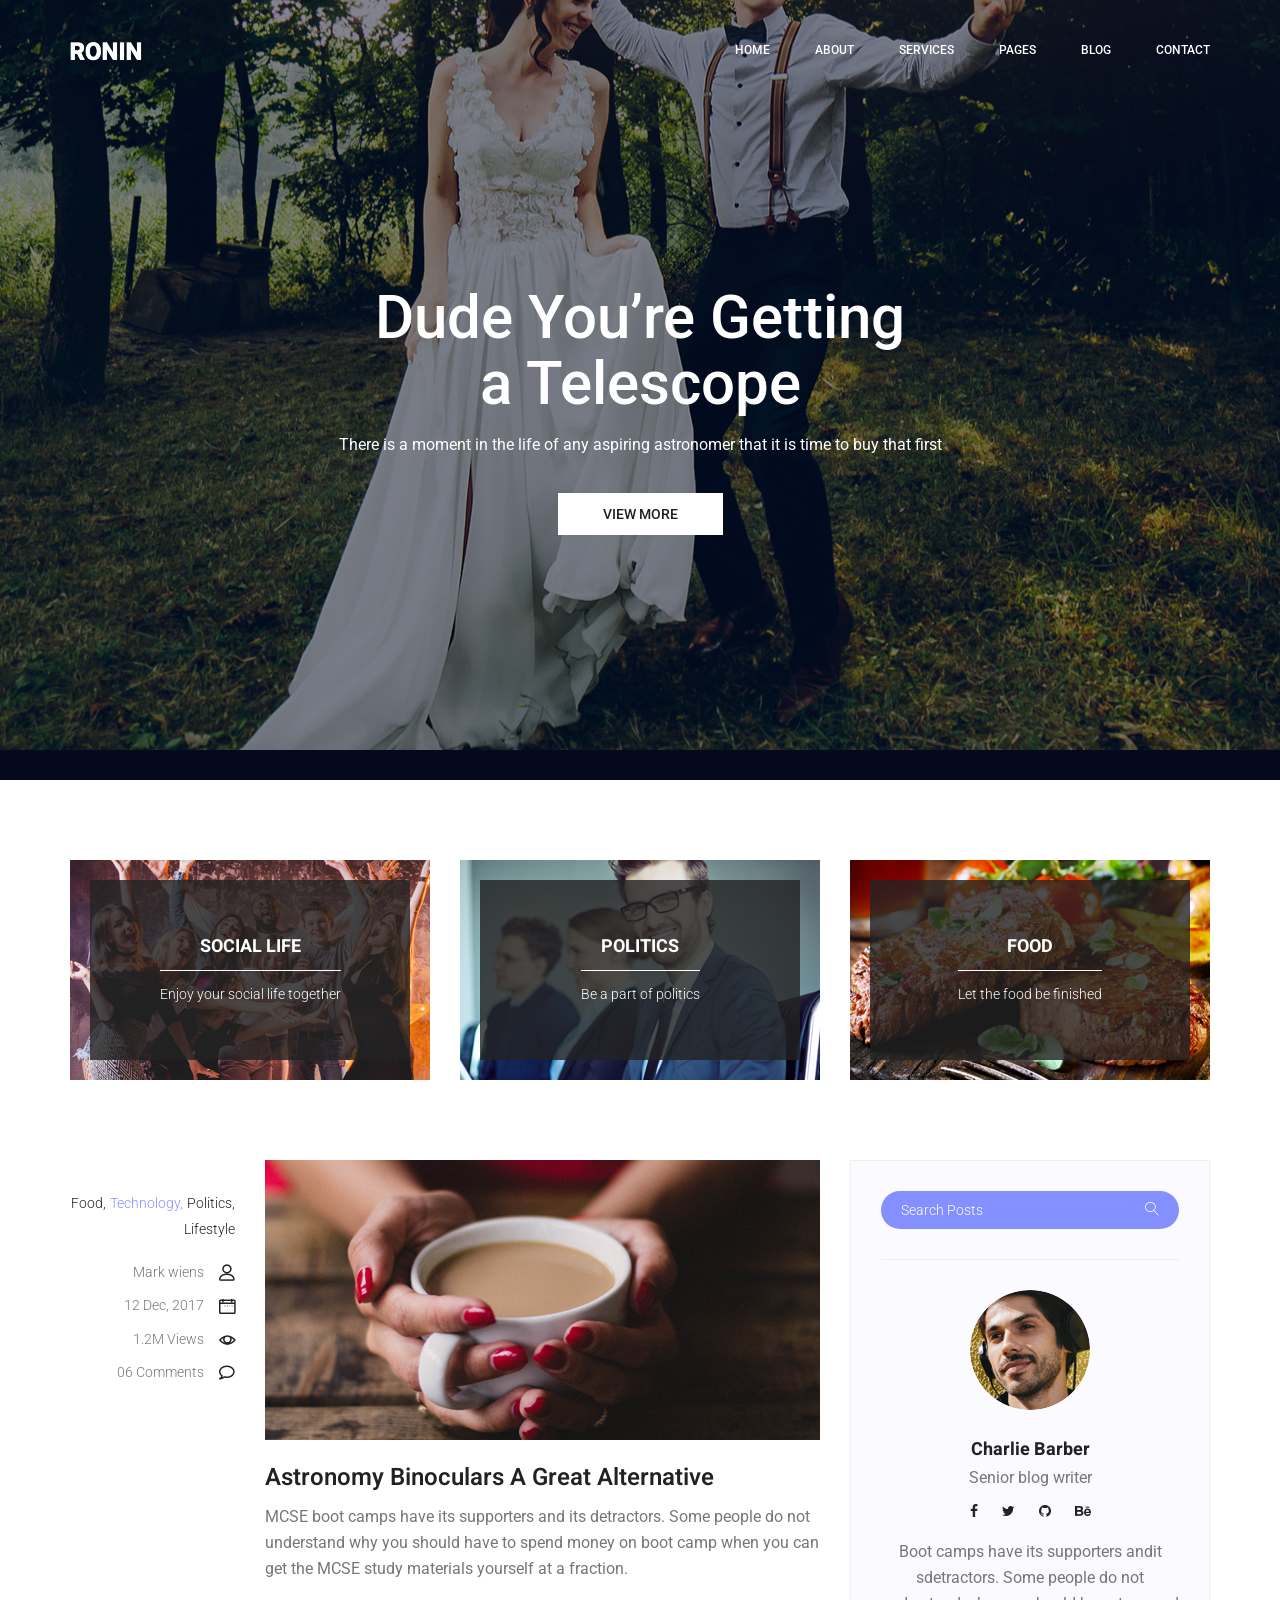
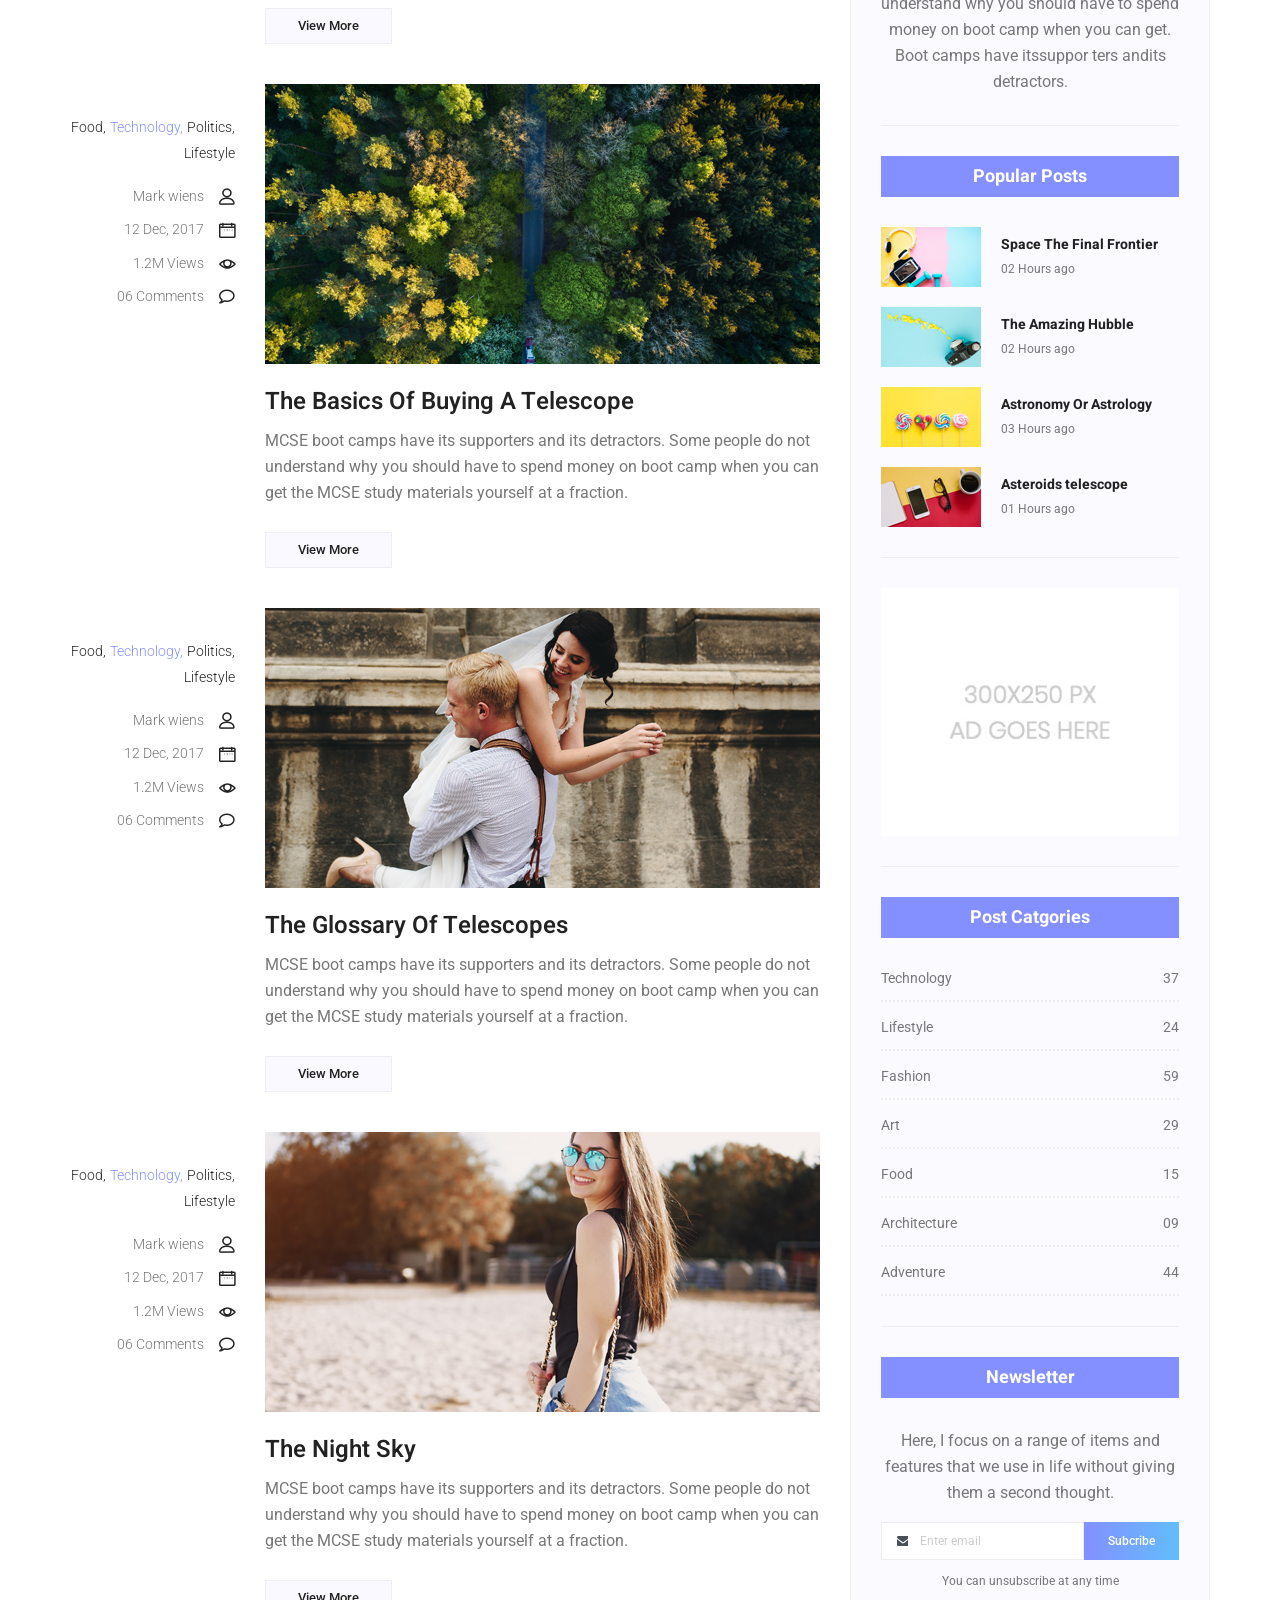
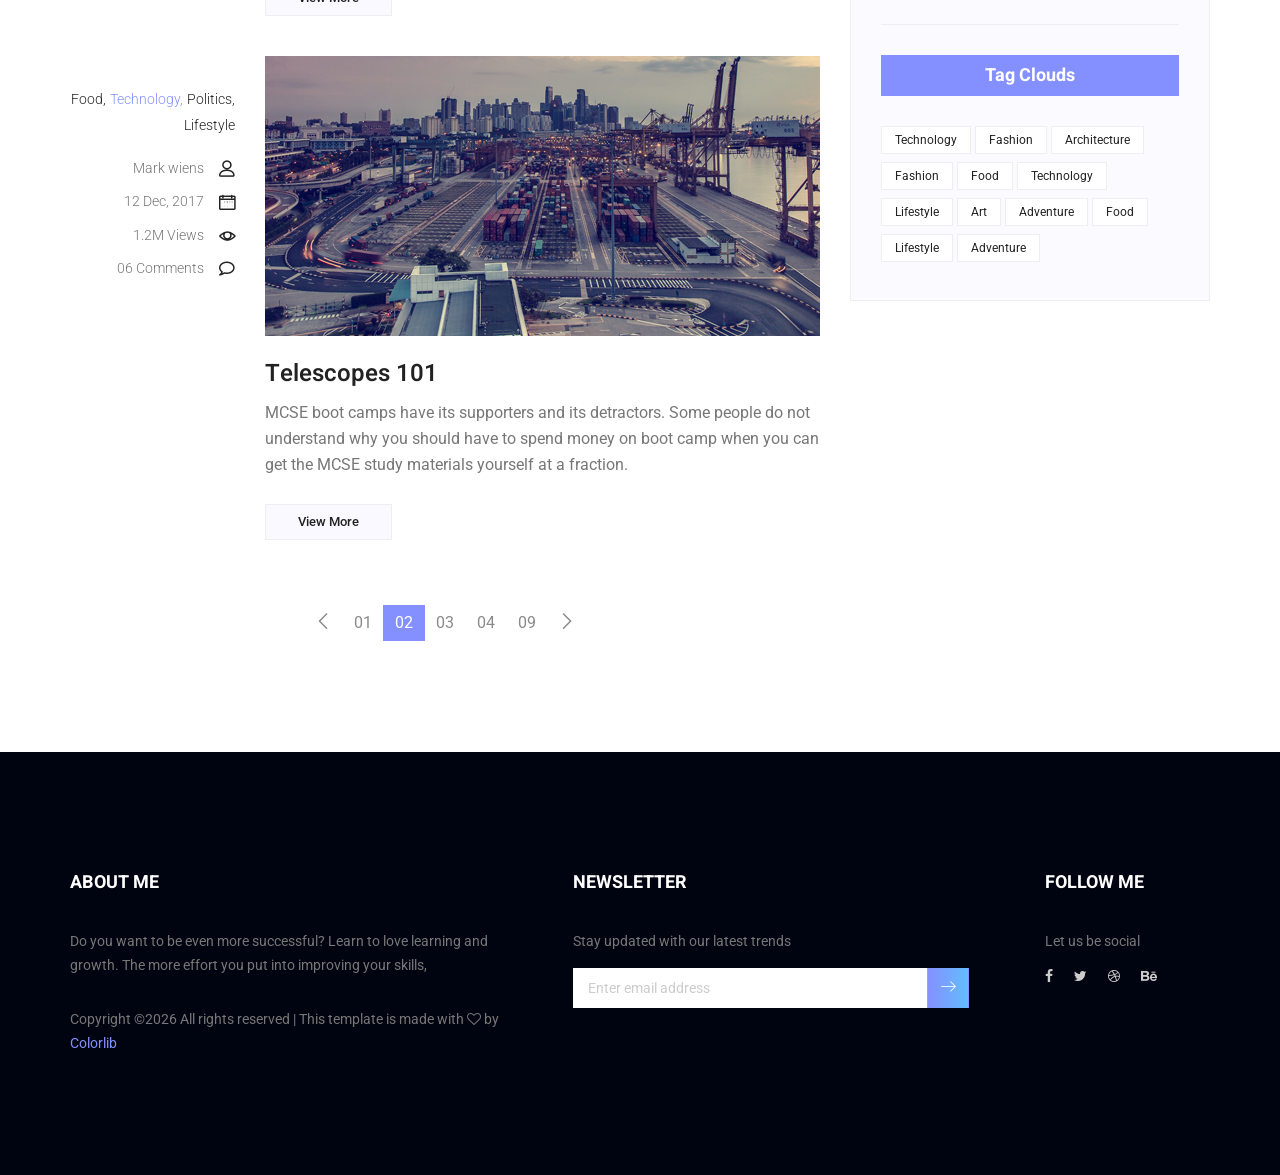
==== blog.html @ f633ebd4 "masukkin tema baru" ====
<!doctype html>
<html lang="en">
    <head>
        <!-- Required meta tags -->
        <meta charset="utf-8">
        <meta name="viewport" content="width=device-width, initial-scale=1, shrink-to-fit=no">
        <link rel="icon" href="img/favicon.png" type="image/png">
        <title>Ronin Multi</title>
        <!-- Bootstrap CSS -->
        <link rel="stylesheet" href="css/bootstrap.css">
        <link rel="stylesheet" href="vendors/linericon/style.css">
        <link rel="stylesheet" href="css/font-awesome.min.css">
        <link rel="stylesheet" href="vendors/owl-carousel/owl.carousel.min.css">
        <link rel="stylesheet" href="vendors/lightbox/simpleLightbox.css">
        <link rel="stylesheet" href="vendors/nice-select/css/nice-select.css">
        <link rel="stylesheet" href="vendors/animate-css/animate.css">
        <!-- main css -->
        <link rel="stylesheet" href="css/style.css">
        <link rel="stylesheet" href="css/responsive.css">
    </head>
    <body>
        
        <!--================Header Menu Area =================-->
        <header class="header_area white_menu">
            <div class="main_menu" id="mainNav">
            	<nav class="navbar navbar-expand-lg navbar-light">
					<div class="container box_1620">
						<!-- Brand and toggle get grouped for better mobile display -->
						<a class="navbar-brand logo_h" href="index.html"><img src="img/logo.png" alt=""><img src="img/logo-2.png" alt=""></a>
						<button class="navbar-toggler" type="button" data-toggle="collapse" data-target="#navbarSupportedContent" aria-controls="navbarSupportedContent" aria-expanded="false" aria-label="Toggle navigation">
							<span class="icon-bar"></span>
							<span class="icon-bar"></span>
							<span class="icon-bar"></span>
						</button>
						<!-- Collect the nav links, forms, and other content for toggling -->
						<div class="collapse navbar-collapse offset" id="navbarSupportedContent">
							<ul class="nav navbar-nav menu_nav ml-auto">
								<li class="nav-item active"><a class="nav-link" href="index.html">Home</a></li> 
								<li class="nav-item"><a class="nav-link" href="about-us.html">About</a></li> 
								<li class="nav-item"><a class="nav-link" href="services.html">Services</a>
								<li class="nav-item submenu dropdown">
									<a href="#" class="nav-link dropdown-toggle" data-toggle="dropdown" role="button" aria-haspopup="true" aria-expanded="false">Pages</a>
									<ul class="dropdown-menu">
										<li class="nav-item"><a class="nav-link" href="portfolio.html">Portfolio</a></li>
										<li class="nav-item"><a class="nav-link" href="portfolio-details.html">Project Details</a></li>
										<li class="nav-item"><a class="nav-link" href="elements.html">Elements</a></li>
									</ul>
								</li> 
								<li class="nav-item submenu dropdown">
									<a href="#" class="nav-link dropdown-toggle" data-toggle="dropdown" role="button" aria-haspopup="true" aria-expanded="false">Blog</a>
									<ul class="dropdown-menu">
										<li class="nav-item"><a class="nav-link" href="blog.html">Blog</a></li>
										<li class="nav-item"><a class="nav-link" href="single-blog.html">Blog Details</a></li>
									</ul>
								</li> 
								<li class="nav-item"><a class="nav-link" href="contact.html">Contact</a></li>
							</ul>
						</div> 
					</div>
            	</nav>
            </div>
        </header>
        <!--================Header Menu Area =================-->
        
        <!--================Home Banner Area =================-->
        <section class="home_banner_area blog_banner">
            <div class="banner_inner d-flex align-items-center">
            	<div class="overlay bg-parallax" data-stellar-ratio="0.9" data-stellar-vertical-offset="0" data-background=""></div>
				<div class="container">
					<div class="blog_b_text text-center">
						<h2>Dude You’re Getting <br /> a Telescope</h2>
						<p>There is a moment in the life of any aspiring astronomer that it is time to buy that first</p>
						<a class="white_bg_btn" href="#">View More</a>
					</div>
				</div>
            </div>
        </section>
        <!--================End Home Banner Area =================-->
        
        <!--================Blog Categorie Area =================-->
        <section class="blog_categorie_area">
            <div class="container">
                <div class="row">
                    <div class="col-lg-4">
                        <div class="categories_post">
                            <img src="img/blog/cat-post/cat-post-3.jpg" alt="post">
                            <div class="categories_details">
                                <div class="categories_text">
                                    <a href="blog-details.html"><h5>Social Life</h5></a>
                                    <div class="border_line"></div>
                                    <p>Enjoy your social life together</p>
                                </div>
                            </div>
                        </div>
                    </div>
                    <div class="col-lg-4">
                        <div class="categories_post">
                            <img src="img/blog/cat-post/cat-post-2.jpg" alt="post">
                            <div class="categories_details">
                                <div class="categories_text">
                                    <a href="blog-details.html"><h5>Politics</h5></a>
                                    <div class="border_line"></div>
                                    <p>Be a part of politics</p>
                                </div>
                            </div>
                        </div>
                    </div>
                    <div class="col-lg-4">
                        <div class="categories_post">
                            <img src="img/blog/cat-post/cat-post-1.jpg" alt="post">
                            <div class="categories_details">
                                <div class="categories_text">
                                    <a href="blog-details.html"><h5>Food</h5></a>
                                    <div class="border_line"></div>
                                    <p>Let the food be finished</p>
                                </div>
                            </div>
                        </div>
                    </div>
                </div>
            </div>
        </section>
        <!--================Blog Categorie Area =================-->
        
        <!--================Blog Area =================-->
        <section class="blog_area">
            <div class="container">
                <div class="row">
                    <div class="col-lg-8">
                        <div class="blog_left_sidebar">
                            <article class="row blog_item">
                               <div class="col-md-3">
                                   <div class="blog_info text-right">
                                        <div class="post_tag">
                                            <a href="#">Food,</a>
                                            <a class="active" href="#">Technology,</a>
                                            <a href="#">Politics,</a>
                                            <a href="#">Lifestyle</a>
                                        </div>
                                        <ul class="blog_meta list">
                                            <li><a href="#">Mark wiens<i class="lnr lnr-user"></i></a></li>
                                            <li><a href="#">12 Dec, 2017<i class="lnr lnr-calendar-full"></i></a></li>
                                            <li><a href="#">1.2M Views<i class="lnr lnr-eye"></i></a></li>
                                            <li><a href="#">06 Comments<i class="lnr lnr-bubble"></i></a></li>
                                        </ul>
                                    </div>
                               </div>
                                <div class="col-md-9">
                                    <div class="blog_post">
                                        <img src="img/blog/main-blog/m-blog-1.jpg" alt="">
                                        <div class="blog_details">
                                            <a href="single-blog.html"><h2>Astronomy Binoculars A Great Alternative</h2></a>
                                            <p>MCSE boot camps have its supporters and its detractors. Some people do not understand why you should have to spend money on boot camp when you can get the MCSE study materials yourself at a fraction.</p>
                                            <a href="single-blog.html" class="blog_btn">View More</a>
                                        </div>
                                    </div>
                                </div>
                            </article>
                            <article class="row blog_item">
                               <div class="col-md-3">
                                   <div class="blog_info text-right">
                                        <div class="post_tag">
                                            <a href="#">Food,</a>
                                            <a class="active" href="#">Technology,</a>
                                            <a href="#">Politics,</a>
                                            <a href="#">Lifestyle</a>
                                        </div>
                                        <ul class="blog_meta list">
                                            <li><a href="#">Mark wiens<i class="lnr lnr-user"></i></a></li>
                                            <li><a href="#">12 Dec, 2017<i class="lnr lnr-calendar-full"></i></a></li>
                                            <li><a href="#">1.2M Views<i class="lnr lnr-eye"></i></a></li>
                                            <li><a href="#">06 Comments<i class="lnr lnr-bubble"></i></a></li>
                                        </ul>
                                    </div>
                               </div>
                                <div class="col-md-9">
                                    <div class="blog_post">
                                        <img src="img/blog/main-blog/m-blog-2.jpg" alt="">
                                        <div class="blog_details">
                                            <a href="single-blog.html"><h2>The Basics Of Buying A Telescope</h2></a>
                                            <p>MCSE boot camps have its supporters and its detractors. Some people do not understand why you should have to spend money on boot camp when you can get the MCSE study materials yourself at a fraction.</p>
                                            <a href="single-blog.html" class="blog_btn">View More</a>
                                        </div>
                                    </div>
                                </div>
                            </article>
                            <article class="row blog_item">
                               <div class="col-md-3">
                                   <div class="blog_info text-right">
                                        <div class="post_tag">
                                            <a href="#">Food,</a>
                                            <a class="active" href="#">Technology,</a>
                                            <a href="#">Politics,</a>
                                            <a href="#">Lifestyle</a>
                                        </div>
                                        <ul class="blog_meta list">
                                            <li><a href="#">Mark wiens<i class="lnr lnr-user"></i></a></li>
                                            <li><a href="#">12 Dec, 2017<i class="lnr lnr-calendar-full"></i></a></li>
                                            <li><a href="#">1.2M Views<i class="lnr lnr-eye"></i></a></li>
                                            <li><a href="#">06 Comments<i class="lnr lnr-bubble"></i></a></li>
                                        </ul>
                                    </div>
                               </div>
                                <div class="col-md-9">
                                    <div class="blog_post">
                                        <img src="img/blog/main-blog/m-blog-3.jpg" alt="">
                                        <div class="blog_details">
                                            <a href="single-blog.html"><h2>The Glossary Of Telescopes</h2></a>
                                            <p>MCSE boot camps have its supporters and its detractors. Some people do not understand why you should have to spend money on boot camp when you can get the MCSE study materials yourself at a fraction.</p>
                                            <a href="single-blog.html" class="blog_btn">View More</a>
                                        </div>
                                    </div>
                                </div>
                            </article>
                            <article class="row blog_item">
                               <div class="col-md-3">
                                   <div class="blog_info text-right">
                                        <div class="post_tag">
                                            <a href="#">Food,</a>
                                            <a class="active" href="#">Technology,</a>
                                            <a href="#">Politics,</a>
                                            <a href="#">Lifestyle</a>
                                        </div>
                                        <ul class="blog_meta list">
                                            <li><a href="#">Mark wiens<i class="lnr lnr-user"></i></a></li>
                                            <li><a href="#">12 Dec, 2017<i class="lnr lnr-calendar-full"></i></a></li>
                                            <li><a href="#">1.2M Views<i class="lnr lnr-eye"></i></a></li>
                                            <li><a href="#">06 Comments<i class="lnr lnr-bubble"></i></a></li>
                                        </ul>
                                    </div>
                               </div>
                                <div class="col-md-9">
                                    <div class="blog_post">
                                        <img src="img/blog/main-blog/m-blog-4.jpg" alt="">
                                        <div class="blog_details">
                                            <a href="single-blog.html"><h2>The Night Sky</h2></a>
                                            <p>MCSE boot camps have its supporters and its detractors. Some people do not understand why you should have to spend money on boot camp when you can get the MCSE study materials yourself at a fraction.</p>
                                            <a href="single-blog.html" class="blog_btn">View More</a>
                                        </div>
                                    </div>
                                </div>
                            </article>
                            <article class="row blog_item">
                               <div class="col-md-3">
                                   <div class="blog_info text-right">
                                        <div class="post_tag">
                                            <a href="#">Food,</a>
                                            <a class="active" href="#">Technology,</a>
                                            <a href="#">Politics,</a>
                                            <a href="#">Lifestyle</a>
                                        </div>
                                        <ul class="blog_meta list">
                                            <li><a href="#">Mark wiens<i class="lnr lnr-user"></i></a></li>
                                            <li><a href="#">12 Dec, 2017<i class="lnr lnr-calendar-full"></i></a></li>
                                            <li><a href="#">1.2M Views<i class="lnr lnr-eye"></i></a></li>
                                            <li><a href="#">06 Comments<i class="lnr lnr-bubble"></i></a></li>
                                        </ul>
                                    </div>
                               </div>
                                <div class="col-md-9">
                                    <div class="blog_post">
                                        <img src="img/blog/main-blog/m-blog-5.jpg" alt="">
                                        <div class="blog_details">
                                            <a href="single-blog.html"><h2>Telescopes 101</h2></a>
                                            <p>MCSE boot camps have its supporters and its detractors. Some people do not understand why you should have to spend money on boot camp when you can get the MCSE study materials yourself at a fraction.</p>
                                            <a href="single-blog.html" class="blog_btn">View More</a>
                                        </div>
                                    </div>
                                </div>
                            </article>
                            <nav class="blog-pagination justify-content-center d-flex">
		                        <ul class="pagination">
		                            <li class="page-item">
		                                <a href="#" class="page-link" aria-label="Previous">
		                                    <span aria-hidden="true">
		                                        <span class="lnr lnr-chevron-left"></span>
		                                    </span>
		                                </a>
		                            </li>
		                            <li class="page-item"><a href="#" class="page-link">01</a></li>
		                            <li class="page-item active"><a href="#" class="page-link">02</a></li>
		                            <li class="page-item"><a href="#" class="page-link">03</a></li>
		                            <li class="page-item"><a href="#" class="page-link">04</a></li>
		                            <li class="page-item"><a href="#" class="page-link">09</a></li>
		                            <li class="page-item">
		                                <a href="#" class="page-link" aria-label="Next">
		                                    <span aria-hidden="true">
		                                        <span class="lnr lnr-chevron-right"></span>
		                                    </span>
		                                </a>
		                            </li>
		                        </ul>
		                    </nav>
                        </div>
                    </div>
                    <div class="col-lg-4">
                        <div class="blog_right_sidebar">
                            <aside class="single_sidebar_widget search_widget">
                                <div class="input-group">
                                    <input type="text" class="form-control" placeholder="Search Posts">
                                    <span class="input-group-btn">
                                        <button class="btn btn-default" type="button"><i class="lnr lnr-magnifier"></i></button>
                                    </span>
                                </div><!-- /input-group -->
                                <div class="br"></div>
                            </aside>
                            <aside class="single_sidebar_widget author_widget">
                                <img class="author_img rounded-circle" src="img/blog/author.png" alt="">
                                <h4>Charlie Barber</h4>
                                <p>Senior blog writer</p>
                                <div class="social_icon">
                                    <a href="#"><i class="fa fa-facebook"></i></a>
                                    <a href="#"><i class="fa fa-twitter"></i></a>
                                    <a href="#"><i class="fa fa-github"></i></a>
                                    <a href="#"><i class="fa fa-behance"></i></a>
                                </div>
                                <p>Boot camps have its supporters andit sdetractors. Some people do not understand why you should have to spend money on boot camp when you can get. Boot camps have itssuppor ters andits detractors.</p>
                                <div class="br"></div>
                            </aside>
                            <aside class="single_sidebar_widget popular_post_widget">
                                <h3 class="widget_title">Popular Posts</h3>
                                <div class="media post_item">
                                    <img src="img/blog/popular-post/post1.jpg" alt="post">
                                    <div class="media-body">
                                        <a href="blog-details.html"><h3>Space The Final Frontier</h3></a>
                                        <p>02 Hours ago</p>
                                    </div>
                                </div>
                                <div class="media post_item">
                                    <img src="img/blog/popular-post/post2.jpg" alt="post">
                                    <div class="media-body">
                                        <a href="blog-details.html"><h3>The Amazing Hubble</h3></a>
                                        <p>02 Hours ago</p>
                                    </div>
                                </div>
                                <div class="media post_item">
                                    <img src="img/blog/popular-post/post3.jpg" alt="post">
                                    <div class="media-body">
                                        <a href="blog-details.html"><h3>Astronomy Or Astrology</h3></a>
                                        <p>03 Hours ago</p>
                                    </div>
                                </div>
                                <div class="media post_item">
                                    <img src="img/blog/popular-post/post4.jpg" alt="post">
                                    <div class="media-body">
                                        <a href="blog-details.html"><h3>Asteroids telescope</h3></a>
                                        <p>01 Hours ago</p>
                                    </div>
                                </div>
                                <div class="br"></div>
                            </aside>
                            <aside class="single_sidebar_widget ads_widget">
                                <a href="#"><img class="img-fluid" src="img/blog/add.jpg" alt=""></a>
                                <div class="br"></div>
                            </aside>
                            <aside class="single_sidebar_widget post_category_widget">
                                <h4 class="widget_title">Post Catgories</h4>
                                <ul class="list cat-list">
                                    <li>
                                        <a href="#" class="d-flex justify-content-between">
                                            <p>Technology</p>
                                            <p>37</p>
                                        </a>
                                    </li>
                                    <li>
                                        <a href="#" class="d-flex justify-content-between">
                                            <p>Lifestyle</p>
                                            <p>24</p>
                                        </a>
                                    </li>
                                    <li>
                                        <a href="#" class="d-flex justify-content-between">
                                            <p>Fashion</p>
                                            <p>59</p>
                                        </a>
                                    </li>
                                    <li>
                                        <a href="#" class="d-flex justify-content-between">
                                            <p>Art</p>
                                            <p>29</p>
                                        </a>
                                    </li>
                                    <li>
                                        <a href="#" class="d-flex justify-content-between">
                                            <p>Food</p>
                                            <p>15</p>
                                        </a>
                                    </li>
                                    <li>
                                        <a href="#" class="d-flex justify-content-between">
                                            <p>Architecture</p>
                                            <p>09</p>
                                        </a>
                                    </li>
                                    <li>
                                        <a href="#" class="d-flex justify-content-between">
                                            <p>Adventure</p>
                                            <p>44</p>
                                        </a>
                                    </li>															
                                </ul>
                                <div class="br"></div>
                            </aside>
                            <aside class="single-sidebar-widget newsletter_widget">
                                <h4 class="widget_title">Newsletter</h4>
                                <p>
                                Here, I focus on a range of items and features that we use in life without
                                giving them a second thought.
                                </p>
                                <div class="form-group d-flex flex-row">
                                    <div class="input-group">
                                        <div class="input-group-prepend">
                                            <div class="input-group-text"><i class="fa fa-envelope" aria-hidden="true"></i></div>
                                        </div>
                                        <input type="text" class="form-control" id="inlineFormInputGroup" placeholder="Enter email" onfocus="this.placeholder = ''" onblur="this.placeholder = 'Enter email'">
                                    </div>
                                    <a href="#" class="bbtns">Subcribe</a>
                                </div>	
                                <p class="text-bottom">You can unsubscribe at any time</p>	
                                <div class="br"></div>							
                            </aside>
                            <aside class="single-sidebar-widget tag_cloud_widget">
                                <h4 class="widget_title">Tag Clouds</h4>
                                <ul class="list">
                                    <li><a href="#">Technology</a></li>
                                    <li><a href="#">Fashion</a></li>
                                    <li><a href="#">Architecture</a></li>
                                    <li><a href="#">Fashion</a></li>
                                    <li><a href="#">Food</a></li>
                                    <li><a href="#">Technology</a></li>
                                    <li><a href="#">Lifestyle</a></li>
                                    <li><a href="#">Art</a></li>
                                    <li><a href="#">Adventure</a></li>
                                    <li><a href="#">Food</a></li>
                                    <li><a href="#">Lifestyle</a></li>
                                    <li><a href="#">Adventure</a></li>
                                </ul>
                            </aside>
                        </div>
                    </div>
                </div>
            </div>
        </section>
        <!--================Blog Area =================-->
        
        <!--================Footer Area =================-->
        <footer class="footer_area p_120">
        	<div class="container">
        		<div class="row footer_inner">
        			<div class="col-lg-5 col-sm-6">
        				<aside class="f_widget ab_widget">
        					<div class="f_title">
        						<h3>About Me</h3>
        					</div>
        					<p>Do you want to be even more successful? Learn to love learning and growth. The more effort you put into improving your skills,</p>
        					<p><!-- Link back to Colorlib can't be removed. Template is licensed under CC BY 3.0. -->
Copyright &copy;<script>document.write(new Date().getFullYear());</script> All rights reserved | This template is made with <i class="fa fa-heart-o" aria-hidden="true"></i> by <a href="https://colorlib.com" target="_blank">Colorlib</a>
<!-- Link back to Colorlib can't be removed. Template is licensed under CC BY 3.0. -->
</p>
        				</aside>
        			</div>
        			<div class="col-lg-5 col-sm-6">
        				<aside class="f_widget news_widget">
        					<div class="f_title">
        						<h3>Newsletter</h3>
        					</div>
        					<p>Stay updated with our latest trends</p>
        					<div id="mc_embed_signup">
                                <form target="_blank" action="https://spondonit.us12.list-manage.com/subscribe/post?u=1462626880ade1ac87bd9c93a&amp;id=92a4423d01" method="get" class="subscribe_form relative">
                                	<div class="input-group d-flex flex-row">
                                        <input name="EMAIL" placeholder="Enter email address" onfocus="this.placeholder = ''" onblur="this.placeholder = 'Email Address '" required="" type="email">
                                        <button class="btn sub-btn"><span class="lnr lnr-arrow-right"></span></button>		
                                    </div>				
                                    <div class="mt-10 info"></div>
                                </form>
                            </div>
        				</aside>
        			</div>
        			<div class="col-lg-2">
        				<aside class="f_widget social_widget">
        					<div class="f_title">
        						<h3>Follow Me</h3>
        					</div>
        					<p>Let us be social</p>
        					<ul class="list">
        						<li><a href="#"><i class="fa fa-facebook"></i></a></li>
        						<li><a href="#"><i class="fa fa-twitter"></i></a></li>
        						<li><a href="#"><i class="fa fa-dribbble"></i></a></li>
        						<li><a href="#"><i class="fa fa-behance"></i></a></li>
        					</ul>
        				</aside>
        			</div>
        		</div>
        	</div>
        </footer>
        <!--================End Footer Area =================-->
        
        
        
        
        <!-- Optional JavaScript -->
        <!-- jQuery first, then Popper.js, then Bootstrap JS -->
        <script src="js/jquery-3.2.1.min.js"></script>
        <script src="js/popper.js"></script>
        <script src="js/bootstrap.min.js"></script>
        <script src="js/stellar.js"></script>
        <script src="vendors/lightbox/simpleLightbox.min.js"></script>
        <script src="vendors/nice-select/js/jquery.nice-select.min.js"></script>
        <script src="vendors/isotope/imagesloaded.pkgd.min.js"></script>
        <script src="vendors/isotope/isotope-min.js"></script>
        <script src="vendors/owl-carousel/owl.carousel.min.js"></script>
        <script src="js/jquery.ajaxchimp.min.js"></script>
        <script src="js/mail-script.js"></script>
        <script src="vendors/counter-up/jquery.waypoints.min.js"></script>
        <script src="vendors/counter-up/jquery.counterup.min.js"></script>
        <script src="js/theme.js"></script>
    </body>
</html>
---- vendors/linericon/style.css ----
@font-face {
	font-family: 'Linearicons-Free';
	src:url('fonts/Linearicons-Free.eot?w118d');
	src:url('fonts/Linearicons-Free.eot?#iefixw118d') format('embedded-opentype'),
		url('fonts/Linearicons-Free.woff2?w118d') format('woff2'),
		url('fonts/Linearicons-Free.woff?w118d') format('woff'),
		url('fonts/Linearicons-Free.ttf?w118d') format('truetype'),
		url('fonts/Linearicons-Free.svg?w118d#Linearicons-Free') format('svg');
	font-weight: normal;
	font-style: normal;
}

.lnr {
	font-family: 'Linearicons-Free';
	speak: none;
	font-style: normal;
	font-weight: normal;
	font-variant: normal;
	text-transform: none;
	line-height: 1;

	/* Better Font Rendering =========== */
	-webkit-font-smoothing: antialiased;
	-moz-osx-font-smoothing: grayscale;
}

.lnr-home:before {
	content: "\e800";
}
.lnr-apartment:before {
	content: "\e801";
}
.lnr-pencil:before {
	content: "\e802";
}
.lnr-magic-wand:before {
	content: "\e803";
}
.lnr-drop:before {
	content: "\e804";
}
.lnr-lighter:before {
	content: "\e805";
}
.lnr-poop:before {
	content: "\e806";
}
.lnr-sun:before {
	content: "\e807";
}
.lnr-moon:before {
	content: "\e808";
}
.lnr-cloud:before {
	content: "\e809";
}
.lnr-cloud-upload:before {
	content: "\e80a";
}
.lnr-cloud-download:before {
	content: "\e80b";
}
.lnr-cloud-sync:before {
	content: "\e80c";
}
.lnr-cloud-check:before {
	content: "\e80d";
}
.lnr-database:before {
	content: "\e80e";
}
.lnr-lock:before {
	content: "\e80f";
}
.lnr-cog:before {
	content: "\e810";
}
.lnr-trash:before {
	content: "\e811";
}
.lnr-dice:before {
	content: "\e812";
}
.lnr-heart:before {
	content: "\e813";
}
.lnr-star:before {
	content: "\e814";
}
.lnr-star-half:before {
	content: "\e815";
}
.lnr-star-empty:before {
	content: "\e816";
}
.lnr-flag:before {
	content: "\e817";
}
.lnr-envelope:before {
	content: "\e818";
}
.lnr-paperclip:before {
	content: "\e819";
}
.lnr-inbox:before {
	content: "\e81a";
}
.lnr-eye:before {
	content: "\e81b";
}
.lnr-printer:before {
	content: "\e81c";
}
.lnr-file-empty:before {
	content: "\e81d";
}
.lnr-file-add:before {
	content: "\e81e";
}
.lnr-enter:before {
	content: "\e81f";
}
.lnr-exit:before {
	content: "\e820";
}
.lnr-graduation-hat:before {
	content: "\e821";
}
.lnr-license:before {
	content: "\e822";
}
.lnr-music-note:before {
	content: "\e823";
}
.lnr-film-play:before {
	content: "\e824";
}
.lnr-camera-video:before {
	content: "\e825";
}
.lnr-camera:before {
	content: "\e826";
}
.lnr-picture:before {
	content: "\e827";
}
.lnr-book:before {
	content: "\e828";
}
.lnr-bookmark:before {
	content: "\e829";
}
.lnr-user:before {
	content: "\e82a";
}
.lnr-users:before {
	content: "\e82b";
}
.lnr-shirt:before {
	content: "\e82c";
}
.lnr-store:before {
	content: "\e82d";
}
.lnr-cart:before {
	content: "\e82e";
}
.lnr-tag:before {
	content: "\e82f";
}
.lnr-phone-handset:before {
	content: "\e830";
}
.lnr-phone:before {
	content: "\e831";
}
.lnr-pushpin:before {
	content: "\e832";
}
.lnr-map-marker:before {
	content: "\e833";
}
.lnr-map:before {
	content: "\e834";
}
.lnr-location:before {
	content: "\e835";
}
.lnr-calendar-full:before {
	content: "\e836";
}
.lnr-keyboard:before {
	content: "\e837";
}
.lnr-spell-check:before {
	content: "\e838";
}
.lnr-screen:before {
	content: "\e839";
}
.lnr-smartphone:before {
	content: "\e83a";
}
.lnr-tablet:before {
	content: "\e83b";
}
.lnr-laptop:before {
	content: "\e83c";
}
.lnr-laptop-phone:before {
	content: "\e83d";
}
.lnr-power-switch:before {
	content: "\e83e";
}
.lnr-bubble:before {
	content: "\e83f";
}
.lnr-heart-pulse:before {
	content: "\e840";
}
.lnr-construction:before {
	content: "\e841";
}
.lnr-pie-chart:before {
	content: "\e842";
}
.lnr-chart-bars:before {
	content: "\e843";
}
.lnr-gift:before {
	content: "\e844";
}
.lnr-diamond:before {
	content: "\e845";
}
.lnr-linearicons:before {
	content: "\e846";
}
.lnr-dinner:before {
	content: "\e847";
}
.lnr-coffee-cup:before {
	content: "\e848";
}
.lnr-leaf:before {
	content: "\e849";
}
.lnr-paw:before {
	content: "\e84a";
}
.lnr-rocket:before {
	content: "\e84b";
}
.lnr-briefcase:before {
	content: "\e84c";
}
.lnr-bus:before {
	content: "\e84d";
}
.lnr-car:before {
	content: "\e84e";
}
.lnr-train:before {
	content: "\e84f";
}
.lnr-bicycle:before {
	content: "\e850";
}
.lnr-wheelchair:before {
	content: "\e851";
}
.lnr-select:before {
	content: "\e852";
}
.lnr-earth:before {
	content: "\e853";
}
.lnr-smile:before {
	content: "\e854";
}
.lnr-sad:before {
	content: "\e855";
}
.lnr-neutral:before {
	content: "\e856";
}
.lnr-mustache:before {
	content: "\e857";
}
.lnr-alarm:before {
	content: "\e858";
}
.lnr-bullhorn:before {
	content: "\e859";
}
.lnr-volume-high:before {
	content: "\e85a";
}
.lnr-volume-medium:before {
	content: "\e85b";
}
.lnr-volume-low:before {
	content: "\e85c";
}
.lnr-volume:before {
	content: "\e85d";
}
.lnr-mic:before {
	content: "\e85e";
}
.lnr-hourglass:before {
	content: "\e85f";
}
.lnr-undo:before {
	content: "\e860";
}
.lnr-redo:before {
	content: "\e861";
}
.lnr-sync:before {
	content: "\e862";
}
.lnr-history:before {
	content: "\e863";
}
.lnr-clock:before {
	content: "\e864";
}
.lnr-download:before {
	content: "\e865";
}
.lnr-upload:before {
	content: "\e866";
}
.lnr-enter-down:before {
	content: "\e867";
}
.lnr-exit-up:before {
	content: "\e868";
}
.lnr-bug:before {
	content: "\e869";
}
.lnr-code:before {
	content: "\e86a";
}
.lnr-link:before {
	content: "\e86b";
}
.lnr-unlink:before {
	content: "\e86c";
}
.lnr-thumbs-up:before {
	content: "\e86d";
}
.lnr-thumbs-down:before {
	content: "\e86e";
}
.lnr-magnifier:before {
	content: "\e86f";
}
.lnr-cross:before {
	content: "\e870";
}
.lnr-menu:before {
	content: "\e871";
}
.lnr-list:before {
	content: "\e872";
}
.lnr-chevron-up:before {
	content: "\e873";
}
.lnr-chevron-down:before {
	content: "\e874";
}
.lnr-chevron-left:before {
	content: "\e875";
}
.lnr-chevron-right:before {
	content: "\e876";
}
.lnr-arrow-up:before {
	content: "\e877";
}
.lnr-arrow-down:before {
	content: "\e878";
}
.lnr-arrow-left:before {
	content: "\e879";
}
.lnr-arrow-right:before {
	content: "\e87a";
}
.lnr-move:before {
	content: "\e87b";
}
.lnr-warning:before {
	content: "\e87c";
}
.lnr-question-circle:before {
	content: "\e87d";
}
.lnr-menu-circle:before {
	content: "\e87e";
}
.lnr-checkmark-circle:before {
	content: "\e87f";
}
.lnr-cross-circle:before {
	content: "\e880";
}
.lnr-plus-circle:before {
	content: "\e881";
}
.lnr-circle-minus:before {
	content: "\e882";
}
.lnr-arrow-up-circle:before {
	content: "\e883";
}
.lnr-arrow-down-circle:before {
	content: "\e884";
}
.lnr-arrow-left-circle:before {
	content: "\e885";
}
.lnr-arrow-right-circle:before {
	content: "\e886";
}
.lnr-chevron-up-circle:before {
	content: "\e887";
}
.lnr-chevron-down-circle:before {
	content: "\e888";
}
.lnr-chevron-left-circle:before {
	content: "\e889";
}
.lnr-chevron-right-circle:before {
	content: "\e88a";
}
.lnr-crop:before {
	content: "\e88b";
}
.lnr-frame-expand:before {
	content: "\e88c";
}
.lnr-frame-contract:before {
	content: "\e88d";
}
.lnr-layers:before {
	content: "\e88e";
}
.lnr-funnel:before {
	content: "\e88f";
}
.lnr-text-format:before {
	content: "\e890";
}
.lnr-text-format-remove:before {
	content: "\e891";
}
.lnr-text-size:before {
	content: "\e892";
}
.lnr-bold:before {
	content: "\e893";
}
.lnr-italic:before {
	content: "\e894";
}
.lnr-underline:before {
	content: "\e895";
}
.lnr-strikethrough:before {
	content: "\e896";
}
.lnr-highlight:before {
	content: "\e897";
}
.lnr-text-align-left:before {
	content: "\e898";
}
.lnr-text-align-center:before {
	content: "\e899";
}
.lnr-text-align-right:before {
	content: "\e89a";
}
.lnr-text-align-justify:before {
	content: "\e89b";
}
.lnr-line-spacing:before {
	content: "\e89c";
}
.lnr-indent-increase:before {
	content: "\e89d";
}
.lnr-indent-decrease:before {
	content: "\e89e";
}
.lnr-pilcrow:before {
	content: "\e89f";
}
.lnr-direction-ltr:before {
	content: "\e8a0";
}
.lnr-direction-rtl:before {
	content: "\e8a1";
}
.lnr-page-break:before {
	content: "\e8a2";
}
.lnr-sort-alpha-asc:before {
	content: "\e8a3";
}
.lnr-sort-amount-asc:before {
	content: "\e8a4";
}
.lnr-hand:before {
	content: "\e8a5";
}
.lnr-pointer-up:before {
	content: "\e8a6";
}
.lnr-pointer-right:before {
	content: "\e8a7";
}
.lnr-pointer-down:before {
	content: "\e8a8";
}
.lnr-pointer-left:before {
	content: "\e8a9";
}
---- vendors/lightbox/simpleLightbox.css ----
.slbOverlay, .slbWrapOuter, .slbWrap {
  position: fixed;
  top: 0;
  right: 0;
  bottom: 0;
  left: 0;
}

.slbOverlay {
  overflow: hidden;
  z-index: 2000;
  background-color: #000;
  opacity: 0.7;
  filter: alpha(opacity=70);
  -webkit-animation: slbOverlay 0.5s;
  -moz-animation: slbOverlay 0.5s;
  animation: slbOverlay 0.5s;
}

.slbWrapOuter {
  overflow-x: hidden;
  overflow-y: auto;
  z-index: 2010;
}

.slbWrap {
  position: absolute;
  text-align: center;
}

.slbWrap:before {
  content: "";
  display: inline-block;
  height: 100%;
  vertical-align: middle;
}

.slbContentOuter {
  display: inline-block;
  vertical-align: middle;
  margin: 0px auto;
  padding: 0 1em;
  box-sizing: border-box;
  z-index: 2020;
  text-align: left;
  max-width: 100%;
}

.slbContentEl .slbContentOuter {
  padding: 5em 1em;
}

.slbContent {
  position: relative;
}

.slbContentEl .slbContent {
  -webkit-animation: slbEnter 0.3s;
  -moz-animation: slbEnter 0.3s;
  animation: slbEnter 0.3s;
  background-color: #fff;
  box-shadow: 0 0.2em 1em rgba(0, 0, 0, 0.4);
}

.slbImageWrap {
  -webkit-animation: slbEnter 0.3s;
  -moz-animation: slbEnter 0.3s;
  animation: slbEnter 0.3s;
  position: relative;
}

.slbImageWrap:after {
  content: "";
  position: absolute;
  left: 0;
  right: 0;
  top: 5em;
  bottom: 5em;
  display: block;
  z-index: -1;
  box-shadow: 0 0.2em 1em rgba(0, 0, 0, 0.6);
  background-color: #FFF;
}

.slbImage {
  width: auto;
  max-width: 100%;
  height: auto;
  display: block;
  line-height: 0;
  box-sizing: border-box;
  padding: 5em 0;
  margin: 0 auto;
}

.slbCaption {
  display: inline-block;
  max-width: 100%;
  overflow: hidden;
  text-overflow: ellipsis;
  white-space: nowrap;
  word-wrap: normal;
  font-size: 1.4em;
  position: absolute;
  left: 0;
  right: 0;
  bottom: 0;
  padding: 0.71429em 0;
  color: #fff;
  color: rgba(255, 255, 255, 0.7);
  text-align: center;
}

.slbCloseBtn, .slbArrow {
  margin: 0;
  padding: 0;
  border: 0;
  cursor: pointer;
  background: none;
}

.slbCloseBtn::-moz-focus-inner, .slbArrow::-moz-focus-inner {
  padding: 0;
  border: 0;
}

.slbCloseBtn:hover, .slbArrow:hover {
  opacity: 0.5;
}

.slbCloseBtn:active, .slbArrow:active {
  opacity: 0.8;
}

.slbCloseBtn {
  -webkit-animation: slbEnter 0.3s;
  -moz-animation: slbEnter 0.3s;
  animation: slbEnter 0.3s;
  font-size: 3em;
  width: 1.66667em;
  height: 1.66667em;
  line-height: 1.66667em;
  position: absolute;
  right: -0.33333em;
  top: 0;
  color: #fff;
  color: rgba(255, 255, 255, 0.7);
  text-align: center;
    outline: none;
    box-shadow: none;
}

.slbLoading .slbCloseBtn {
  display: none;
}

.slbLoadingText {
  font-size: 1.4em;
  color: #fff;
  color: rgba(255, 255, 255, 0.9);
}

.slbArrows {
  position: fixed;
  top: 50%;
  left: 0;
  right: 0;
}

.slbLoading .slbArrows {
  display: none;
}

.slbArrow {
  position: absolute;
  top: 50%;
  margin-top: -5em;
  width: 5em;
  height: 10em;
  opacity: 0.7;
  text-indent: -999em;
  overflow: hidden;
    outline: none;
    box-shadow: none;
}

.slbArrow:before {
  content: "";
  position: absolute;
  top: 50%;
  left: 50%;
  margin: -0.8em 0 0 -0.8em;
  border: 0.8em solid transparent;
}

.slbArrow.next {
  right: 0;
}

.slbArrow.next:before {
  border-left-color: #fff;
}

.slbArrow.prev {
  left: 0;
}

.slbArrow.prev:before {
  border-right-color: #fff;
}

.slbIframeCont {
  width: 80em;
  height: 0;
  overflow: hidden;
  padding-top: 56.25%;
  margin: 5em 0;
}

.slbIframe {
  position: absolute;
  top: 0;
  left: 0;
  width: 100%;
  height: 100%;
  box-shadow: 0 0.2em 1em rgba(0, 0, 0, 0.6);
  background: #000;
}

@-webkit-keyframes slbOverlay {
  from {
    opacity: 0;
  }
  to {
    opacity: 0.7;
  }
}

@-moz-keyframes slbOverlay {
  from {
    opacity: 0;
  }
  to {
    opacity: 0.7;
  }
}

@keyframes slbOverlay {
  from {
    opacity: 0;
  }
  to {
    opacity: 0.7;
  }
}

@-webkit-keyframes slbEnter {
  from {
    opacity: 0;
    -webkit-transform: translate3d(0, -1em, 0);
  }
  to {
    opacity: 1;
    -webkit-transform: translate3d(0, 0, 0);
  }
}

@-moz-keyframes slbEnter {
  from {
    opacity: 0;
    -moz-transform: translate3d(0, -1em, 0);
  }
  to {
    opacity: 1;
    -moz-transform: translate3d(0, 0, 0);
  }
}

@keyframes slbEnter {
  from {
    opacity: 0;
    -webkit-transform: translate3d(0, -1em, 0);
    -moz-transform: translate3d(0, -1em, 0);
    -ms-transform: translate3d(0, -1em, 0);
    -o-transform: translate3d(0, -1em, 0);
    transform: translate3d(0, -1em, 0);
  }
  to {
    opacity: 1;
    -webkit-transform: translate3d(0, 0, 0);
    -moz-transform: translate3d(0, 0, 0);
    -ms-transform: translate3d(0, 0, 0);
    -o-transform: translate3d(0, 0, 0);
    transform: translate3d(0, 0, 0);
  }
}
---- css/style.css ----
/*----------------------------------------------------
@File: Default Styles
@Author: Rocky Ahmed
@URL: http://wethemez.com
Author E-mail: rockybd1995@gmail.com

This file contains the styling for the actual theme, this
is the file you need to edit to change the look of the
theme.
---------------------------------------------------- */
/*=====================================================================
@Template Name: HostHub Construction 
@Author: Rocky Ahmed
@Developed By: Rocky Ahmed
@Developer URL: http://rocky.wethemez.com
Author E-mail: rockybd1995@gmail.com

@Default Styles

Table of Content:
01/ Variables
02/ predefin
03/ header
04/ button
05/ banner
06/ breadcrumb
07/ about
08/ team
09/ project 
10/ price 
11/ team 
12/ blog 
13/ video  
14/ features  
15/ career  
16/ contact 
17/ footer

=====================================================================*/
/*----------------------------------------------------*/
/*font Variables*/
/*Color Variables*/
/*=================== fonts ====================*/
@import url("https://fonts.googleapis.com/css?family=Heebo:300,400,500,700|Roboto:300,400,500,700");
/*---------------------------------------------------- */
/*----------------------------------------------------*/
.list {
  list-style: none;
  margin: 0px;
  padding: 0px; }

a {
  text-decoration: none;
  transition: all 0.3s ease-in-out; }
  a:hover, a:focus {
    text-decoration: none;
    outline: none; }

.row.m0 {
  margin: 0px; }

body {
  line-height: 26px;
  font-size: 16px;
  font-family: "Roboto", sans-serif;
  font-weight: normal;
  color: #777777; }

h1, h2, h3, h4, h5, h6 {
  font-family: "Heebo", sans-serif;
  font-weight: bold; }

button:focus {
  outline: none;
  box-shadow: none; }

.p_120 {
  padding-top: 120px;
  padding-bottom: 120px; }

.pad_top {
  padding-top: 120px; }

.pad_btm {
  padding-bottom: 120px; }

.mt-25 {
  margin-top: 25px; }

.p0 {
  padding-left: 0px;
  padding-right: 0px; }

@media (min-width: 1200px) {
  .container {
    max-width: 1170px; } }

@media (min-width: 1620px) {
  .box_1620 {
    max-width: 1650px;
    margin: auto; } }
.white_bg {
  background: #fff !important; }

/* Main Title Area css
============================================================================================ */
.main_title {
  text-align: center;
  margin-bottom: 75px; }
  .main_title h2 {
    font-family: "Heebo", sans-serif;
    font-size: 36px;
    color: #222222;
    font-weight: bold;
    margin-bottom: 15px;
    text-transform: uppercase; }
  .main_title p {
    font-size: 16px;
    font-family: "Roboto", sans-serif;
    line-height: 26px;
    color: #777777;
    margin-bottom: 0px;
    max-width: 570px;
    margin: auto; }
  .main_title.white h2 {
    color: #fff; }
  .main_title.white p {
    color: #fff;
    opacity: .6; }

/* End Main Title Area css
============================================================================================ */
/*---------------------------------------------------- */
/*----------------------------------------------------*/
.header_area {
  position: absolute;
  width: 100%;
  top: 0;
  left: 0;
  z-index: 99;
  transition: background 0.4s, all 0.3s linear; }
  .header_area .navbar {
    background: transparent;
    padding: 0px;
    border: 0px;
    border-radius: 0px; }
    .header_area .navbar .nav .nav-item {
      margin-right: 45px; }
      .header_area .navbar .nav .nav-item .nav-link {
        font: 500 12px/100px "Roboto", sans-serif;
        text-transform: uppercase;
        color: #222222;
        padding: 0px;
        display: inline-block; }
        .header_area .navbar .nav .nav-item .nav-link:after {
          display: none; }
      .header_area .navbar .nav .nav-item.submenu {
        position: relative; }
        .header_area .navbar .nav .nav-item.submenu ul {
          border: none;
          padding: 0px;
          border-radius: 0px;
          box-shadow: none;
          margin: 0px;
          background: #fff; }
          @media (min-width: 992px) {
            .header_area .navbar .nav .nav-item.submenu ul {
              position: absolute;
              top: 120%;
              left: 0px;
              min-width: 200px;
              text-align: left;
              opacity: 0;
              transition: all 300ms ease-in;
              visibility: hidden;
              display: block;
              border: none;
              padding: 0px;
              border-radius: 0px;
              box-shadow: 0px 10px 30px 0px rgba(0, 0, 0, 0.4); } }
          .header_area .navbar .nav .nav-item.submenu ul:before {
            content: "";
            width: 0;
            height: 0;
            border-style: solid;
            border-width: 10px 10px 0 10px;
            border-color: #eeeeee transparent transparent transparent;
            position: absolute;
            right: 24px;
            top: 45px;
            z-index: 3;
            opacity: 0;
            transition: all 400ms linear; }
          .header_area .navbar .nav .nav-item.submenu ul .nav-item {
            display: block;
            float: none;
            margin-right: 0px;
            border-bottom: 1px solid #ededed;
            margin-left: 0px;
            transition: all 0.4s linear; }
            .header_area .navbar .nav .nav-item.submenu ul .nav-item .nav-link {
              line-height: 45px;
              color: #222222;
              padding: 0px 30px;
              transition: all 150ms linear;
              display: block;
              margin-right: 0px; }
            .header_area .navbar .nav .nav-item.submenu ul .nav-item:last-child {
              border-bottom: none; }
            .header_area .navbar .nav .nav-item.submenu ul .nav-item:hover .nav-link {
              background: #8490ff;
              color: #fff; }
        @media (min-width: 992px) {
          .header_area .navbar .nav .nav-item.submenu:hover ul {
            visibility: visible;
            opacity: 1;
            top: 100%; } }
        .header_area .navbar .nav .nav-item.submenu:hover ul .nav-item {
          margin-top: 0px; }
      .header_area .navbar .nav .nav-item:last-child {
        margin-right: 0px; }
    .header_area .navbar .search {
      font-size: 12px;
      line-height: 60px;
      display: inline-block;
      color: #222222;
      margin-left: 80px; }
      .header_area .navbar .search i {
        font-weight: 600; }
  .header_area.navbar_fixed .main_menu {
    position: fixed;
    width: 100%;
    top: -70px;
    left: 0;
    right: 0;
    background: #fff;
    transform: translateY(70px);
    transition: transform 500ms ease, background 500ms ease;
    -webkit-transition: transform 500ms ease, background 500ms ease;
    box-shadow: 0px 3px 16px 0px rgba(0, 0, 0, 0.1); }
    .header_area.navbar_fixed .main_menu .navbar .nav .nav-item .nav-link {
      line-height: 70px; }
  @media (min-width: 992px) {
    .header_area.white_menu .navbar .navbar-brand img {
      display: none; }
      .header_area.white_menu .navbar .navbar-brand img + img {
        display: inline-block; } }
  @media (max-width: 991px) {
    .header_area.white_menu .navbar .navbar-brand img {
      display: inline-block; }
      .header_area.white_menu .navbar .navbar-brand img + img {
        display: none; } }
  .header_area.white_menu .navbar .nav .nav-item .nav-link {
    color: #fff; }
  .header_area.white_menu.navbar_fixed .main_menu .navbar .navbar-brand img {
    display: inline-block; }
    .header_area.white_menu.navbar_fixed .main_menu .navbar .navbar-brand img + img {
      display: none; }
  .header_area.white_menu.navbar_fixed .main_menu .navbar .nav .nav-item .nav-link {
    line-height: 70px;
    color: #222222; }

.top_menu {
  background: #ec9d5f; }
  .top_menu .float-left a {
    line-height: 40px;
    display: inline-block;
    color: #fff;
    font-family: "Roboto", sans-serif;
    text-transform: uppercase;
    font-size: 12px;
    margin-right: 50px;
    transition: all 300ms linear 0s; }
    .top_menu .float-left a:last-child {
      margin-right: 0px; }
    .top_menu .float-left a:hover {
      color: #8490ff; }
  .top_menu .float-right .pur_btn {
    background: #8490ff;
    color: #fff;
    font-family: "Roboto", sans-serif;
    line-height: 40px;
    display: block;
    padding: 0px 40px;
    font-weight: 500;
    font-size: 12px; }

/*---------------------------------------------------- */
/*----------------------------------------------------*/
/* Home Banner Area css
============================================================================================ */
.home_banner_area {
  z-index: 1;
  background: url(../img/banner/home-banner.jpg) no-repeat scroll center center;
  background-size: cover; }
  .home_banner_area .banner_inner {
    width: 100%; }
    .home_banner_area .banner_inner .home_left_img {
      padding-top: 195px; }
    .home_banner_area .banner_inner .col-lg-6 {
      vertical-align: middle;
      align-self: center; }
    .home_banner_area .banner_inner .banner_content {
      text-align: left;
      color: #222222; }
      .home_banner_area .banner_inner .banner_content h5 {
        font-size: 14px;
        font-family: "Roboto", sans-serif;
        text-transform: uppercase;
        letter-spacing: 2.1px;
        margin-bottom: 20px; }
      .home_banner_area .banner_inner .banner_content h2 {
        margin-top: 0px;
        font-size: 48px;
        font-weight: bold;
        font-family: "Heebo", sans-serif;
        line-height: 54px;
        text-transform: uppercase;
        margin-bottom: 20px; }
      .home_banner_area .banner_inner .banner_content p {
        color: #777777;
        font-family: "Roboto", sans-serif;
        max-width: 680px;
        font-size: 14px;
        line-height: 26px;
        margin: 0px auto 45px; }
      .home_banner_area .banner_inner .banner_content .banner_map_img {
        text-align: right; }

.blog_banner {
  min-height: 780px;
  position: relative;
  z-index: 1;
  overflow: hidden;
  margin-bottom: 0px; }
  .blog_banner .banner_inner {
    background: #04091e;
    position: relative;
    overflow: hidden;
    width: 100%;
    min-height: 780px;
    z-index: 1; }
    .blog_banner .banner_inner .overlay {
      background: url(../img/banner/banner-2.jpg) no-repeat scroll center center;
      opacity: .5;
      height: 125%;
      position: absolute;
      left: 0px;
      top: 0px;
      width: 100%;
      z-index: -1; }
    .blog_banner .banner_inner .blog_b_text {
      max-width: 700px;
      margin: auto;
      color: #fff;
      margin-top: 40px; }
      .blog_banner .banner_inner .blog_b_text h2 {
        font-size: 60px;
        font-weight: 500;
        font-family: "Roboto", sans-serif;
        line-height: 66px;
        margin-bottom: 15px; }
      .blog_banner .banner_inner .blog_b_text p {
        font-size: 16px;
        margin-bottom: 35px; }
      .blog_banner .banner_inner .blog_b_text .white_bg_btn {
        line-height: 42px;
        padding: 0px 45px; }

.banner_box {
  max-width: 1620px;
  margin: auto; }

.banner_area {
  position: relative;
  z-index: 1;
  min-height: 430px; }
  .banner_area .banner_inner {
    position: relative;
    overflow: hidden;
    width: 100%;
    min-height: 430px;
    background: #f9f9ff;
    z-index: 1; }
    .banner_area .banner_inner .banner_content {
      margin-top: 70px; }
      .banner_area .banner_inner .banner_content h2 {
        color: #222222;
        font-size: 36px;
        font-family: "Heebo", sans-serif;
        margin-bottom: 0px;
        text-transform: uppercase;
        font-weight: bold; }
      .banner_area .banner_inner .banner_content .page_link a {
        font-size: 14px;
        color: #777777;
        font-family: "Roboto", sans-serif;
        margin-right: 32px;
        position: relative; }
        .banner_area .banner_inner .banner_content .page_link a:before {
          content: "\e87a";
          font-family: 'Linearicons-Free';
          font-size: 14px;
          position: absolute;
          right: -25px;
          top: 54%;
          transform: translateY(-50%); }
        .banner_area .banner_inner .banner_content .page_link a:last-child {
          margin-right: 0px; }
          .banner_area .banner_inner .banner_content .page_link a:last-child:before {
            display: none; }

/* End Home Banner Area css
============================================================================================ */
/*---------------------------------------------------- */
/*----------------------------------------------------*/
/* Latest Blog Area css
============================================================================================ */
.l_blog_item .l_blog_text .date {
  margin-top: 24px;
  margin-bottom: 15px; }
  .l_blog_item .l_blog_text .date a {
    color: #777777;
    font-size: 12px;
    font-family: "Roboto", sans-serif; }
.l_blog_item .l_blog_text h4 {
  font-size: 21px;
  color: #222222;
  margin-bottom: 20px;
  transition: all 300ms linear 0s;
  font-family: "Heebo", sans-serif;
  font-weight: bold;
  text-transform: uppercase;
  max-width: 300px; }
  .l_blog_item .l_blog_text h4:hover {
    color: #8490ff; }
.l_blog_item .l_blog_text p {
  margin-bottom: 0px;
  font-size: 14px;
  font-family: "Roboto", sans-serif; }

/* End Latest Blog Area css
============================================================================================ */
/* Causes Area css
============================================================================================ */
.causes_slider .owl-dots {
  text-align: center;
  margin-top: 80px; }
  .causes_slider .owl-dots .owl-dot {
    height: 14px;
    width: 14px;
    background: #eeeeee;
    display: inline-block;
    margin-right: 7px; }
    .causes_slider .owl-dots .owl-dot:last-child {
      margin-right: 0px; }
    .causes_slider .owl-dots .owl-dot.active {
      background: #8490ff; }

.causes_item {
  background: #fff; }
  .causes_item .causes_img {
    position: relative; }
    .causes_item .causes_img .c_parcent {
      position: absolute;
      bottom: 0px;
      width: 100%;
      left: 0px;
      height: 3px;
      background: rgba(255, 255, 255, 0.5); }
      .causes_item .causes_img .c_parcent span {
        width: 70%;
        height: 3px;
        background: #8490ff;
        position: absolute;
        left: 0px;
        bottom: 0px; }
        .causes_item .causes_img .c_parcent span:before {
          content: "75%";
          position: absolute;
          right: -10px;
          bottom: 0px;
          background: #8490ff;
          color: #fff;
          padding: 0px 5px; }
  .causes_item .causes_text {
    padding: 30px 35px 40px 30px; }
    .causes_item .causes_text h4 {
      color: #222222;
      font-family: "Roboto", sans-serif;
      font-size: 18px;
      font-weight: 600;
      margin-bottom: 15px;
      cursor: pointer; }
      .causes_item .causes_text h4:hover {
        color: #8490ff; }
    .causes_item .causes_text p {
      font-size: 14px;
      line-height: 24px;
      color: #777777;
      font-weight: 300;
      margin-bottom: 0px; }
  .causes_item .causes_bottom a {
    width: 50%;
    border: 1px solid #8490ff;
    text-align: center;
    float: left;
    line-height: 50px;
    background: #8490ff;
    color: #fff;
    font-family: "Roboto", sans-serif;
    font-size: 14px;
    font-weight: 500; }
    .causes_item .causes_bottom a + a {
      border-color: #eeeeee;
      background: #fff;
      font-size: 14px;
      color: #222222; }

/* End Causes Area css
============================================================================================ */
/*================= latest_blog_area css =============*/
.single-recent-blog-post {
  margin-bottom: 30px; }
  .single-recent-blog-post .thumb {
    overflow: hidden; }
    .single-recent-blog-post .thumb img {
      transition: all 0.7s linear; }
  .single-recent-blog-post .details {
    padding-top: 30px; }
    .single-recent-blog-post .details .sec_h4 {
      line-height: 24px;
      padding: 10px 0px 13px;
      transition: all 0.3s linear; }
      .single-recent-blog-post .details .sec_h4:hover {
        color: #777777; }
  .single-recent-blog-post .date {
    font-size: 14px;
    line-height: 24px;
    font-weight: 400; }
  .single-recent-blog-post:hover img {
    transform: scale(1.23) rotate(10deg); }

.tags .tag_btn {
  font-size: 12px;
  font-weight: 500;
  line-height: 20px;
  border: 1px solid #eeeeee;
  display: inline-block;
  padding: 1px 18px;
  text-align: center;
  color: #222222; }
  .tags .tag_btn:before {
    background: #8490ff; }
  .tags .tag_btn + .tag_btn {
    margin-left: 2px; }

/*========= blog_categorie_area css ===========*/
.blog_categorie_area {
  padding-top: 80px;
  padding-bottom: 80px; }

.categories_post {
  position: relative;
  text-align: center;
  cursor: pointer; }
  .categories_post img {
    max-width: 100%; }
  .categories_post .categories_details {
    position: absolute;
    top: 20px;
    left: 20px;
    right: 20px;
    bottom: 20px;
    background: rgba(34, 34, 34, 0.8);
    color: #fff;
    transition: all 0.3s linear;
    display: flex;
    align-items: center;
    justify-content: center; }
    .categories_post .categories_details h5 {
      margin-bottom: 0px;
      font-size: 18px;
      line-height: 26px;
      text-transform: uppercase;
      color: #fff;
      position: relative; }
    .categories_post .categories_details p {
      font-weight: 300;
      font-size: 14px;
      line-height: 26px;
      margin-bottom: 0px; }
    .categories_post .categories_details .border_line {
      margin: 10px 0px;
      background: #fff;
      width: 100%;
      height: 1px; }
  .categories_post:hover .categories_details {
    background: rgba(56, 152, 248, 0.85); }

/*============ blog_left_sidebar css ==============*/
.blog_item {
  margin-bottom: 40px; }

.blog_info {
  padding-top: 30px; }
  .blog_info .post_tag {
    padding-bottom: 20px; }
    .blog_info .post_tag a {
      font: 300 14px/21px "Roboto", sans-serif;
      color: #222222; }
      .blog_info .post_tag a:hover {
        color: #777777; }
      .blog_info .post_tag a.active {
        color: #8490ff; }
  .blog_info .blog_meta li a {
    font: 300 14px/20px "Roboto", sans-serif;
    color: #777777;
    vertical-align: middle;
    padding-bottom: 12px;
    display: inline-block; }
    .blog_info .blog_meta li a i {
      color: #222222;
      font-size: 16px;
      font-weight: 600;
      padding-left: 15px;
      line-height: 20px;
      vertical-align: middle; }
    .blog_info .blog_meta li a:hover {
      color: #8490ff; }

.blog_post img {
  max-width: 100%; }

.blog_details {
  padding-top: 20px; }
  .blog_details h2 {
    font-size: 24px;
    line-height: 36px;
    color: #222222;
    font-weight: 600;
    transition: all 0.3s linear; }
    .blog_details h2:hover {
      color: #8490ff; }
  .blog_details p {
    margin-bottom: 26px; }

.view_btn {
  font-size: 14px;
  line-height: 36px;
  display: inline-block;
  color: #222222;
  font-weight: 500;
  padding: 0px 30px;
  background: #fff; }

.blog_right_sidebar {
  border: 1px solid #eeeeee;
  background: #fafaff;
  padding: 30px; }
  .blog_right_sidebar .widget_title {
    font-size: 18px;
    line-height: 25px;
    background: #8490ff;
    text-align: center;
    color: #fff;
    padding: 8px 0px;
    margin-bottom: 30px; }
  .blog_right_sidebar .search_widget .input-group .form-control {
    font-size: 14px;
    line-height: 29px;
    border: 0px;
    width: 100%;
    font-weight: 300;
    color: #fff;
    padding-left: 20px;
    border-radius: 45px;
    z-index: 0;
    background: #8490ff; }
    .blog_right_sidebar .search_widget .input-group .form-control.placeholder {
      color: #fff; }
    .blog_right_sidebar .search_widget .input-group .form-control:-moz-placeholder {
      color: #fff; }
    .blog_right_sidebar .search_widget .input-group .form-control::-moz-placeholder {
      color: #fff; }
    .blog_right_sidebar .search_widget .input-group .form-control::-webkit-input-placeholder {
      color: #fff; }
    .blog_right_sidebar .search_widget .input-group .form-control:focus {
      box-shadow: none; }
  .blog_right_sidebar .search_widget .input-group .btn-default {
    position: absolute;
    right: 20px;
    background: transparent;
    border: 0px;
    box-shadow: none;
    font-size: 14px;
    color: #fff;
    padding: 0px;
    top: 50%;
    transform: translateY(-50%);
    z-index: 1; }
  .blog_right_sidebar .author_widget {
    text-align: center; }
    .blog_right_sidebar .author_widget h4 {
      font-size: 18px;
      line-height: 20px;
      color: #222222;
      margin-bottom: 5px;
      margin-top: 30px; }
    .blog_right_sidebar .author_widget p {
      margin-bottom: 0px; }
    .blog_right_sidebar .author_widget .social_icon {
      padding: 7px 0px 15px; }
      .blog_right_sidebar .author_widget .social_icon a {
        font-size: 14px;
        color: #222222;
        transition: all 0.2s linear; }
        .blog_right_sidebar .author_widget .social_icon a + a {
          margin-left: 20px; }
        .blog_right_sidebar .author_widget .social_icon a:hover {
          color: #8490ff; }
  .blog_right_sidebar .popular_post_widget .post_item .media-body {
    justify-content: center;
    align-self: center;
    padding-left: 20px; }
    .blog_right_sidebar .popular_post_widget .post_item .media-body h3 {
      font-size: 14px;
      line-height: 20px;
      color: #222222;
      margin-bottom: 4px;
      transition: all 0.3s linear; }
      .blog_right_sidebar .popular_post_widget .post_item .media-body h3:hover {
        color: #8490ff; }
    .blog_right_sidebar .popular_post_widget .post_item .media-body p {
      font-size: 12px;
      line-height: 21px;
      margin-bottom: 0px; }
  .blog_right_sidebar .popular_post_widget .post_item + .post_item {
    margin-top: 20px; }
  .blog_right_sidebar .post_category_widget .cat-list li {
    border-bottom: 2px dotted #eee;
    transition: all 0.3s ease 0s;
    padding-bottom: 12px; }
    .blog_right_sidebar .post_category_widget .cat-list li a {
      font-size: 14px;
      line-height: 20px;
      color: #777; }
      .blog_right_sidebar .post_category_widget .cat-list li a p {
        margin-bottom: 0px; }
    .blog_right_sidebar .post_category_widget .cat-list li + li {
      padding-top: 15px; }
    .blog_right_sidebar .post_category_widget .cat-list li:hover {
      border-color: #8490ff; }
      .blog_right_sidebar .post_category_widget .cat-list li:hover a {
        color: #8490ff; }
  .blog_right_sidebar .newsletter_widget {
    text-align: center; }
    .blog_right_sidebar .newsletter_widget .form-group {
      margin-bottom: 8px; }
    .blog_right_sidebar .newsletter_widget .input-group-prepend {
      margin-right: -1px; }
    .blog_right_sidebar .newsletter_widget .input-group-text {
      background: #fff;
      border-radius: 0px;
      vertical-align: top;
      font-size: 12px;
      line-height: 36px;
      padding: 0px 0px 0px 15px;
      border: 1px solid #eeeeee;
      border-right: 0px; }
    .blog_right_sidebar .newsletter_widget .form-control {
      font-size: 12px;
      line-height: 24px;
      color: #cccccc;
      border: 1px solid #eeeeee;
      border-left: 0px;
      border-radius: 0px; }
      .blog_right_sidebar .newsletter_widget .form-control.placeholder {
        color: #cccccc; }
      .blog_right_sidebar .newsletter_widget .form-control:-moz-placeholder {
        color: #cccccc; }
      .blog_right_sidebar .newsletter_widget .form-control::-moz-placeholder {
        color: #cccccc; }
      .blog_right_sidebar .newsletter_widget .form-control::-webkit-input-placeholder {
        color: #cccccc; }
      .blog_right_sidebar .newsletter_widget .form-control:focus {
        outline: none;
        box-shadow: none; }
    .blog_right_sidebar .newsletter_widget .bbtns {
      background-image: -moz-linear-gradient(0deg, #8490ff 0%, #62bdfc 100%);
      background-image: -webkit-linear-gradient(0deg, #8490ff 0%, #62bdfc 100%);
      background-image: -ms-linear-gradient(0deg, #8490ff 0%, #62bdfc 100%);
      color: #fff;
      font-size: 12px;
      line-height: 38px;
      display: inline-block;
      font-weight: 500;
      padding: 0px 24px 0px 24px;
      border-radius: 0; }
    .blog_right_sidebar .newsletter_widget .text-bottom {
      font-size: 12px; }
  .blog_right_sidebar .tag_cloud_widget ul li {
    display: inline-block; }
    .blog_right_sidebar .tag_cloud_widget ul li a {
      display: inline-block;
      border: 1px solid #eee;
      background: #fff;
      padding: 0px 13px;
      margin-bottom: 8px;
      transition: all 0.3s ease 0s;
      color: #222222;
      font-size: 12px; }
      .blog_right_sidebar .tag_cloud_widget ul li a:hover {
        background-image: -moz-linear-gradient(0deg, #8490ff 0%, #62bdfc 100%);
        background-image: -webkit-linear-gradient(0deg, #8490ff 0%, #62bdfc 100%);
        background-image: -ms-linear-gradient(0deg, #8490ff 0%, #62bdfc 100%);
        color: #fff; }
  .blog_right_sidebar .br {
    width: 100%;
    height: 1px;
    background: #eeeeee;
    margin: 30px 0px; }

.blog-pagination {
  padding-top: 25px;
  padding-bottom: 95px; }
  .blog-pagination .page-link {
    border-radius: 0; }
  .blog-pagination .page-item {
    border: none; }

.page-link {
  background: transparent;
  font-weight: 400; }

.blog-pagination .page-item.active .page-link {
  background-color: #8490ff;
  border-color: transparent;
  color: #fff; }

.blog-pagination .page-link {
  position: relative;
  display: block;
  padding: 0.5rem 0.75rem;
  margin-left: -1px;
  line-height: 1.25;
  color: #8a8a8a;
  border: none; }

.blog-pagination .page-link .lnr {
  font-weight: 600; }

.blog-pagination .page-item:last-child .page-link,
.blog-pagination .page-item:first-child .page-link {
  border-radius: 0; }

.blog-pagination .page-link:hover {
  color: #fff;
  text-decoration: none;
  background-color: #8490ff;
  border-color: #eee; }

/*============ Start Blog Single Styles  =============*/
.single-post-area .social-links {
  padding-top: 10px; }
  .single-post-area .social-links li {
    display: inline-block;
    margin-bottom: 10px; }
    .single-post-area .social-links li a {
      color: #cccccc;
      padding: 7px;
      font-size: 14px;
      transition: all 0.2s linear; }
      .single-post-area .social-links li a:hover {
        color: #222222; }
.single-post-area .blog_details {
  padding-top: 26px; }
  .single-post-area .blog_details p {
    margin-bottom: 10px; }
.single-post-area .quotes {
  margin-top: 20px;
  margin-bottom: 30px;
  padding: 24px 35px 24px 30px;
  background-color: white;
  box-shadow: -20.84px 21.58px 30px 0px rgba(176, 176, 176, 0.1);
  font-size: 14px;
  line-height: 24px;
  color: #777;
  font-style: italic; }
.single-post-area .arrow {
  position: absolute; }
  .single-post-area .arrow .lnr {
    font-size: 20px;
    font-weight: 600; }
.single-post-area .thumb .overlay-bg {
  background: rgba(0, 0, 0, 0.8); }
.single-post-area .navigation-area {
  border-top: 1px solid #eee;
  padding-top: 30px;
  margin-top: 60px; }
  .single-post-area .navigation-area p {
    margin-bottom: 0px; }
  .single-post-area .navigation-area h4 {
    font-size: 18px;
    line-height: 25px;
    color: #222222; }
  .single-post-area .navigation-area .nav-left {
    text-align: left; }
    .single-post-area .navigation-area .nav-left .thumb {
      margin-right: 20px;
      background: #000; }
      .single-post-area .navigation-area .nav-left .thumb img {
        transition: all 300ms linear 0s; }
    .single-post-area .navigation-area .nav-left .lnr {
      margin-left: 20px;
      opacity: 0;
      transition: all 300ms linear 0s; }
    .single-post-area .navigation-area .nav-left:hover .lnr {
      opacity: 1; }
    .single-post-area .navigation-area .nav-left:hover .thumb img {
      opacity: .5; }
    @media (max-width: 767px) {
      .single-post-area .navigation-area .nav-left {
        margin-bottom: 30px; } }
  .single-post-area .navigation-area .nav-right {
    text-align: right; }
    .single-post-area .navigation-area .nav-right .thumb {
      margin-left: 20px;
      background: #000; }
      .single-post-area .navigation-area .nav-right .thumb img {
        transition: all 300ms linear 0s; }
    .single-post-area .navigation-area .nav-right .lnr {
      margin-right: 20px;
      opacity: 0;
      transition: all 300ms linear 0s; }
    .single-post-area .navigation-area .nav-right:hover .lnr {
      opacity: 1; }
    .single-post-area .navigation-area .nav-right:hover .thumb img {
      opacity: .5; }
@media (max-width: 991px) {
  .single-post-area .sidebar-widgets {
    padding-bottom: 0px; } }

.comments-area {
  background: #fafaff;
  border: 1px solid #eee;
  padding: 50px 30px;
  margin-top: 50px; }
  @media (max-width: 414px) {
    .comments-area {
      padding: 50px 8px; } }
  .comments-area h4 {
    text-align: center;
    margin-bottom: 50px;
    color: #222222;
    font-size: 18px; }
  .comments-area h5 {
    font-size: 16px;
    margin-bottom: 0px; }
  .comments-area a {
    color: #222222; }
  .comments-area .comment-list {
    padding-bottom: 48px; }
    .comments-area .comment-list:last-child {
      padding-bottom: 0px; }
    .comments-area .comment-list.left-padding {
      padding-left: 25px; }
    @media (max-width: 413px) {
      .comments-area .comment-list .single-comment h5 {
        font-size: 12px; }
      .comments-area .comment-list .single-comment .date {
        font-size: 11px; }
      .comments-area .comment-list .single-comment .comment {
        font-size: 10px; } }
  .comments-area .thumb {
    margin-right: 20px; }
  .comments-area .date {
    font-size: 13px;
    color: #cccccc;
    margin-bottom: 13px; }
  .comments-area .comment {
    color: #777777;
    margin-bottom: 0px; }
  .comments-area .btn-reply {
    background-color: #fff;
    color: #222222;
    border: 1px solid #eee;
    padding: 2px 18px;
    font-size: 12px;
    display: block;
    font-weight: 600;
    transition: all 300ms linear 0s; }
    .comments-area .btn-reply:hover {
      background-color: #8490ff;
      color: #fff; }

.comment-form {
  background: #fafaff;
  text-align: center;
  border: 1px solid #eee;
  padding: 47px 30px 43px;
  margin-top: 50px;
  margin-bottom: 40px; }
  .comment-form h4 {
    text-align: center;
    margin-bottom: 50px;
    font-size: 18px;
    line-height: 22px;
    color: #222222; }
  .comment-form .name {
    padding-left: 0px; }
    @media (max-width: 767px) {
      .comment-form .name {
        padding-right: 0px;
        margin-bottom: 1rem; } }
  .comment-form .email {
    padding-right: 0px; }
    @media (max-width: 991px) {
      .comment-form .email {
        padding-left: 0px; } }
  .comment-form .form-control {
    padding: 8px 20px;
    background: #fff;
    border: none;
    border-radius: 0px;
    width: 100%;
    font-size: 14px;
    color: #777777;
    border: 1px solid transparent; }
    .comment-form .form-control:focus {
      box-shadow: none;
      border: 1px solid #eee; }
  .comment-form textarea.form-control {
    height: 140px;
    resize: none; }
  .comment-form ::-webkit-input-placeholder {
    /* Chrome/Opera/Safari */
    font-size: 13px;
    color: #777; }
  .comment-form ::-moz-placeholder {
    /* Firefox 19+ */
    font-size: 13px;
    color: #777; }
  .comment-form :-ms-input-placeholder {
    /* IE 10+ */
    font-size: 13px;
    color: #777; }
  .comment-form :-moz-placeholder {
    /* Firefox 18- */
    font-size: 13px;
    color: #777; }

/*============ End Blog Single Styles  =============*/
/*---------------------------------------------------- */
/*----------------------------------------------------*/
/* Home Map Area css
============================================================================================ */
.home_map_area {
  position: relative; }
  .home_map_area .mapBox2 {
    min-height: 600px; }
  .home_map_area .home_details {
    position: absolute;
    right: 0px;
    width: 100%;
    z-index: 10;
    top: 50%;
    transform: translateY(-50%); }
    .home_map_area .home_details .box_home_details {
      background: #fff;
      max-width: 457px;
      float: right;
      width: 100%;
      padding-left: 92px;
      padding-right: 92px;
      padding-top: 112px;
      padding-bottom: 112px;
      border-radius: 10px; }
      .home_map_area .home_details .box_home_details .media {
        margin-bottom: 26px; }
        .home_map_area .home_details .box_home_details .media:last-child {
          margin-bottom: 0px; }
        .home_map_area .home_details .box_home_details .media .d-flex {
          padding-right: 20px; }
          .home_map_area .home_details .box_home_details .media .d-flex i {
            font-size: 20px;
            background: linear-gradient(to right, #2c28b1 0%, #9b5cf6 70%);
            -webkit-background-clip: text;
            -webkit-text-fill-color: transparent; }
        .home_map_area .home_details .box_home_details .media .media-body h4 {
          font-size: 14px;
          color: #222222;
          text-transform: uppercase; }
        .home_map_area .home_details .box_home_details .media .media-body p {
          margin-bottom: 0px; }

/* End Home Map Form Area css
============================================================================================ */
/* Reservation Form Area css
============================================================================================ */
.reservation_form_area .res_form_inner {
  max-width: 555px;
  margin: auto;
  box-shadow: 0px 10px 30px 0px rgba(153, 153, 153, 0.1);
  padding: 75px 50px;
  position: relative; }
  .reservation_form_area .res_form_inner:before {
    content: "";
    background: url(../img/contact-shap-1.png);
    position: absolute;
    left: -125px;
    height: 421px;
    width: 98px;
    top: 50%;
    transform: translateY(-50%); }
  .reservation_form_area .res_form_inner:after {
    content: "";
    background: url(../img/contact-shap-2.png);
    position: absolute;
    right: -125px;
    height: 421px;
    width: 98px;
    top: 50%;
    transform: translateY(-50%); }

.reservation_form .form-group input {
  height: 40px;
  border-radius: 0px;
  border: 1px solid #eeeeee;
  outline: none;
  box-shadow: none;
  padding: 0px 15px;
  font-size: 13px;
  font-family: "Roboto", sans-serif;
  font-weight: 300;
  color: #999999; }
  .reservation_form .form-group input.placeholder {
    font-size: 13px;
    font-family: "Roboto", sans-serif;
    font-weight: 300;
    color: #999999; }
  .reservation_form .form-group input:-moz-placeholder {
    font-size: 13px;
    font-family: "Roboto", sans-serif;
    font-weight: 300;
    color: #999999; }
  .reservation_form .form-group input::-moz-placeholder {
    font-size: 13px;
    font-family: "Roboto", sans-serif;
    font-weight: 300;
    color: #999999; }
  .reservation_form .form-group input::-webkit-input-placeholder {
    font-size: 13px;
    font-family: "Roboto", sans-serif;
    font-weight: 300;
    color: #999999; }
.reservation_form .form-group .res_select {
  height: 40px;
  border: 1px solid #eeeeee;
  border-radius: 0px;
  width: 100%;
  padding: 0px 15px;
  line-height: 36px; }
  .reservation_form .form-group .res_select .current {
    font-size: 13px;
    font-family: "Roboto", sans-serif;
    font-weight: 300;
    color: #999999; }
  .reservation_form .form-group .res_select:after {
    content: "\e874";
    font-family: 'Linearicons-Free';
    color: #cccccc;
    transform: rotate(0deg);
    border: none;
    margin-top: -17px;
    font-size: 13px;
    right: 22px; }
.reservation_form .form-group:last-child {
  text-align: center; }

/* End Reservation Form Area css
============================================================================================ */
/*============== contact_area css ================*/
.mapBox {
  height: 420px;
  margin-bottom: 80px; }

.contact_info .info_item {
  position: relative;
  padding-left: 45px; }
  .contact_info .info_item i {
    position: absolute;
    left: 0;
    top: 0;
    font-size: 20px;
    line-height: 24px;
    color: #8490ff;
    font-weight: 600; }
  .contact_info .info_item h6 {
    font-size: 16px;
    line-height: 24px;
    color: "Roboto", sans-serif;
    font-weight: bold;
    margin-bottom: 0px;
    color: #222222; }
    .contact_info .info_item h6 a {
      color: #222222; }
  .contact_info .info_item p {
    font-size: 14px;
    line-height: 24px;
    padding: 2px 0px; }

.contact_form .form-group {
  margin-bottom: 10px; }
  .contact_form .form-group .form-control {
    font-size: 13px;
    line-height: 26px;
    color: #999;
    border: 1px solid #eeeeee;
    font-family: "Roboto", sans-serif;
    border-radius: 0px;
    padding-left: 20px; }
    .contact_form .form-group .form-control:focus {
      box-shadow: none;
      outline: none; }
    .contact_form .form-group .form-control.placeholder {
      color: #999; }
    .contact_form .form-group .form-control:-moz-placeholder {
      color: #999; }
    .contact_form .form-group .form-control::-moz-placeholder {
      color: #999; }
    .contact_form .form-group .form-control::-webkit-input-placeholder {
      color: #999; }
  .contact_form .form-group textarea {
    resize: none; }
    .contact_form .form-group textarea.form-control {
      height: 140px; }
.contact_form .submit_btn {
  margin-top: 20px;
  cursor: pointer; }

/* Contact Success and error Area css
============================================================================================ */
.modal-message .modal-dialog {
  position: absolute;
  top: 36%;
  left: 50%;
  transform: translateX(-50%) translateY(-50%) !important;
  margin: 0px;
  max-width: 500px;
  width: 100%; }
  .modal-message .modal-dialog .modal-content .modal-header {
    text-align: center;
    display: block;
    border-bottom: none;
    padding-top: 50px;
    padding-bottom: 50px; }
    .modal-message .modal-dialog .modal-content .modal-header .close {
      position: absolute;
      right: -15px;
      top: -15px;
      padding: 0px;
      color: #fff;
      opacity: 1;
      cursor: pointer; }
    .modal-message .modal-dialog .modal-content .modal-header h2 {
      display: block;
      text-align: center;
      color: #8490ff;
      padding-bottom: 10px;
      font-family: "Roboto", sans-serif; }
    .modal-message .modal-dialog .modal-content .modal-header p {
      display: block; }

/* End Contact Success and error Area css
============================================================================================ */
/*---------------------------------------------------- */
/*----------------------------------------------------*/
/*============== Elements Area css ================*/
.mb-20 {
  margin-bottom: 20px; }

.mb-30 {
  margin-bottom: 30px; }

.sample-text-area {
  padding: 100px 0px; }
  .sample-text-area .title_color {
    margin-bottom: 30px; }
  .sample-text-area p {
    line-height: 26px; }
    .sample-text-area p b {
      font-weight: bold;
      color: #8490ff; }
    .sample-text-area p i {
      color: #8490ff;
      font-style: italic; }
    .sample-text-area p sup {
      color: #8490ff;
      font-style: italic; }
    .sample-text-area p sub {
      color: #8490ff;
      font-style: italic; }
    .sample-text-area p del {
      color: #8490ff; }
    .sample-text-area p u {
      color: #8490ff; }

/*============== End Elements Area css ================*/
/*==============Elements Button Area css ================*/
.elements_button .title_color {
  margin-bottom: 30px;
  color: #222222; }

.title_color {
  color: #222222; }

.button-group-area {
  margin-top: 15px; }
  .button-group-area:nth-child(odd) {
    margin-top: 40px; }
  .button-group-area:first-child {
    margin-top: 0px; }
  .button-group-area .theme_btn {
    margin-right: 10px; }
  .button-group-area .white_btn {
    margin-right: 10px; }
  .button-group-area .link {
    text-decoration: underline;
    color: #222222;
    background: transparent; }
    .button-group-area .link:hover {
      color: #fff; }
  .button-group-area .disable {
    background: transparent;
    color: #007bff;
    cursor: not-allowed; }
    .button-group-area .disable:before {
      display: none; }

.primary {
  background: #52c5fd; }
  .primary:before {
    background: #2faae6; }

.success {
  background: #4cd3e3; }
  .success:before {
    background: #2ebccd; }

.info {
  background: #38a4ff; }
  .info:before {
    background: #298cdf; }

.warning {
  background: #f4e700; }
  .warning:before {
    background: #e1d608; }

.danger {
  background: #f54940; }
  .danger:before {
    background: #e13b33; }

.primary-border {
  background: transparent;
  border: 1px solid #52c5fd;
  color: #52c5fd; }
  .primary-border:before {
    background: #52c5fd; }

.success-border {
  background: transparent;
  border: 1px solid #4cd3e3;
  color: #4cd3e3; }
  .success-border:before {
    background: #4cd3e3; }

.info-border {
  background: transparent;
  border: 1px solid #38a4ff;
  color: #38a4ff; }
  .info-border:before {
    background: #38a4ff; }

.warning-border {
  background: #fff;
  border: 1px solid #f4e700;
  color: #f4e700; }
  .warning-border:before {
    background: #f4e700; }

.danger-border {
  background: transparent;
  border: 1px solid #f54940;
  color: #f54940; }
  .danger-border:before {
    background: #f54940; }

.link-border {
  background: transparent;
  border: 1px solid #8490ff;
  color: #8490ff; }
  .link-border:before {
    background: #8490ff; }

.radius {
  border-radius: 3px; }

.circle {
  border-radius: 20px; }

.arrow span {
  padding-left: 5px; }

.e-large {
  line-height: 50px;
  padding-top: 0px;
  padding-bottom: 0px; }

.large {
  line-height: 45px;
  padding-top: 0px;
  padding-bottom: 0px; }

.medium {
  line-height: 30px;
  padding-top: 0px;
  padding-bottom: 0px; }

.small {
  line-height: 25px;
  padding-top: 0px;
  padding-bottom: 0px; }

.general {
  line-height: 38px;
  padding-top: 0px;
  padding-bottom: 0px; }

/*==============End Elements Button Area css ================*/
/* =================================== */
/*  Elements Page Styles
/* =================================== */
/*---------- Start Elements Page -------------*/
.generic-banner {
  margin-top: 60px;
  text-align: center; }

.generic-banner .height {
  height: 600px; }

@media (max-width: 767.98px) {
  .generic-banner .height {
    height: 400px; } }
.generic-banner .generic-banner-content h2 {
  line-height: 1.2em;
  margin-bottom: 20px; }

@media (max-width: 991.98px) {
  .generic-banner .generic-banner-content h2 br {
    display: none; } }
.generic-banner .generic-banner-content p {
  text-align: center;
  font-size: 16px; }

@media (max-width: 991.98px) {
  .generic-banner .generic-banner-content p br {
    display: none; } }
.generic-content h1 {
  font-weight: 600; }

.about-generic-area {
  background: #fff; }

.about-generic-area p {
  margin-bottom: 20px; }

.white-bg {
  background: #fff; }

.section-top-border {
  padding: 50px 0;
  border-top: 1px dotted #eee; }

.switch-wrap {
  margin-bottom: 10px; }

.switch-wrap p {
  margin: 0; }

/*---------- End Elements Page -------------*/
.sample-text-area {
  padding: 100px 0 70px 0; }

.sample-text {
  margin-bottom: 0; }

.text-heading {
  margin-bottom: 30px;
  font-size: 24px; }

.typo-list {
  margin-bottom: 10px; }

@media (max-width: 767px) {
  .typo-sec {
    margin-bottom: 30px; } }
@media (max-width: 767px) {
  .element-wrap {
    margin-top: 30px; } }
b, sup, sub, u, del {
  color: #f8b600; }

h1 {
  font-size: 36px; }

h2 {
  font-size: 30px; }

h3 {
  font-size: 24px; }

h4 {
  font-size: 18px; }

h5 {
  font-size: 16px; }

h6 {
  font-size: 14px; }

.typography h1, .typography h2, .typography h3, .typography h4, .typography h5, .typography h6 {
  color: #777777; }

.button-area .border-top-generic {
  padding: 70px 15px;
  border-top: 1px dotted #eee; }

.button-group-area .genric-btn {
  margin-right: 10px;
  margin-top: 10px; }

.button-group-area .genric-btn:last-child {
  margin-right: 0; }

.circle {
  border-radius: 20px; }

.genric-btn {
  display: inline-block;
  outline: none;
  line-height: 40px;
  padding: 0 30px;
  font-size: .8em;
  text-align: center;
  text-decoration: none;
  font-weight: 500;
  cursor: pointer;
  -webkit-transition: all 0.3s ease 0s;
  -moz-transition: all 0.3s ease 0s;
  -o-transition: all 0.3s ease 0s;
  transition: all 0.3s ease 0s; }

.genric-btn:focus {
  outline: none; }

.genric-btn.e-large {
  padding: 0 40px;
  line-height: 50px; }

.genric-btn.large {
  line-height: 45px; }

.genric-btn.medium {
  line-height: 30px; }

.genric-btn.small {
  line-height: 25px; }

.genric-btn.radius {
  border-radius: 3px; }

.genric-btn.circle {
  border-radius: 20px; }

.genric-btn.arrow {
  display: -webkit-inline-box;
  display: -ms-inline-flexbox;
  display: inline-flex;
  -webkit-box-align: center;
  -ms-flex-align: center;
  align-items: center; }

.genric-btn.arrow span {
  margin-left: 10px; }

.genric-btn.default {
  color: #222222;
  background: #f9f9ff;
  border: 1px solid transparent; }

.genric-btn.default:hover {
  border: 1px solid #f9f9ff;
  background: #fff; }

.genric-btn.default-border {
  border: 1px solid #f9f9ff;
  background: #fff; }

.genric-btn.default-border:hover {
  color: #222222;
  background: #f9f9ff;
  border: 1px solid transparent; }

.genric-btn.primary {
  color: #fff;
  background: #f8b600;
  border: 1px solid transparent; }

.genric-btn.primary:hover {
  color: #f8b600;
  border: 1px solid #f8b600;
  background: #fff; }

.genric-btn.primary-border {
  color: #f8b600;
  border: 1px solid #f8b600;
  background: #fff; }

.genric-btn.primary-border:hover {
  color: #fff;
  background: #f8b600;
  border: 1px solid transparent; }

.genric-btn.success {
  color: #fff;
  background: #4cd3e3;
  border: 1px solid transparent; }

.genric-btn.success:hover {
  color: #4cd3e3;
  border: 1px solid #4cd3e3;
  background: #fff; }

.genric-btn.success-border {
  color: #4cd3e3;
  border: 1px solid #4cd3e3;
  background: #fff; }

.genric-btn.success-border:hover {
  color: #fff;
  background: #4cd3e3;
  border: 1px solid transparent; }

.genric-btn.info {
  color: #fff;
  background: #38a4ff;
  border: 1px solid transparent; }

.genric-btn.info:hover {
  color: #38a4ff;
  border: 1px solid #38a4ff;
  background: #fff; }

.genric-btn.info-border {
  color: #38a4ff;
  border: 1px solid #38a4ff;
  background: #fff; }

.genric-btn.info-border:hover {
  color: #fff;
  background: #38a4ff;
  border: 1px solid transparent; }

.genric-btn.warning {
  color: #fff;
  background: #f4e700;
  border: 1px solid transparent; }

.genric-btn.warning:hover {
  color: #f4e700;
  border: 1px solid #f4e700;
  background: #fff; }

.genric-btn.warning-border {
  color: #f4e700;
  border: 1px solid #f4e700;
  background: #fff; }

.genric-btn.warning-border:hover {
  color: #fff;
  background: #f4e700;
  border: 1px solid transparent; }

.genric-btn.danger {
  color: #fff;
  background: #f44a40;
  border: 1px solid transparent; }

.genric-btn.danger:hover {
  color: #f44a40;
  border: 1px solid #f44a40;
  background: #fff; }

.genric-btn.danger-border {
  color: #f44a40;
  border: 1px solid #f44a40;
  background: #fff; }

.genric-btn.danger-border:hover {
  color: #fff;
  background: #f44a40;
  border: 1px solid transparent; }

.genric-btn.link {
  color: #222222;
  background: #f9f9ff;
  text-decoration: underline;
  border: 1px solid transparent; }

.genric-btn.link:hover {
  color: #222222;
  border: 1px solid #f9f9ff;
  background: #fff; }

.genric-btn.link-border {
  color: #222222;
  border: 1px solid #f9f9ff;
  background: #fff;
  text-decoration: underline; }

.genric-btn.link-border:hover {
  color: #222222;
  background: #f9f9ff;
  border: 1px solid transparent; }

.genric-btn.disable {
  color: #222222, 0.3;
  background: #f9f9ff;
  border: 1px solid transparent;
  cursor: not-allowed; }

.generic-blockquote {
  padding: 30px 50px 30px 30px;
  background: #fff;
  border-left: 2px solid #f8b600; }

@media (max-width: 991px) {
  .progress-table-wrap {
    overflow-x: scroll; } }
.progress-table {
  background: #fff;
  padding: 15px 0px 30px 0px;
  min-width: 800px; }

.progress-table .serial {
  width: 11.83%;
  padding-left: 30px; }

.progress-table .country {
  width: 28.07%; }

.progress-table .visit {
  width: 19.74%; }

.progress-table .percentage {
  width: 40.36%;
  padding-right: 50px; }

.progress-table .table-head {
  display: flex; }

.progress-table .table-head .serial, .progress-table .table-head .country, .progress-table .table-head .visit, .progress-table .table-head .percentage {
  color: #222222;
  line-height: 40px;
  text-transform: uppercase;
  font-weight: 500; }

.progress-table .table-row {
  padding: 15px 0;
  border-top: 1px solid #edf3fd;
  display: flex; }

.progress-table .table-row .serial, .progress-table .table-row .country, .progress-table .table-row .visit, .progress-table .table-row .percentage {
  display: flex;
  align-items: center; }

.progress-table .table-row .country img {
  margin-right: 15px; }

.progress-table .table-row .percentage .progress {
  width: 80%;
  border-radius: 0px;
  background: transparent; }

.progress-table .table-row .percentage .progress .progress-bar {
  height: 5px;
  line-height: 5px; }

.progress-table .table-row .percentage .progress .progress-bar.color-1 {
  background-color: #6382e6; }

.progress-table .table-row .percentage .progress .progress-bar.color-2 {
  background-color: #e66686; }

.progress-table .table-row .percentage .progress .progress-bar.color-3 {
  background-color: #f09359; }

.progress-table .table-row .percentage .progress .progress-bar.color-4 {
  background-color: #73fbaf; }

.progress-table .table-row .percentage .progress .progress-bar.color-5 {
  background-color: #73fbaf; }

.progress-table .table-row .percentage .progress .progress-bar.color-6 {
  background-color: #6382e6; }

.progress-table .table-row .percentage .progress .progress-bar.color-7 {
  background-color: #a367e7; }

.progress-table .table-row .percentage .progress .progress-bar.color-8 {
  background-color: #e66686; }

.single-gallery-image {
  margin-top: 30px;
  background-repeat: no-repeat !important;
  background-position: center center !important;
  background-size: cover !important;
  height: 200px;
  -webkit-transition: all 0.3s ease 0s;
  -moz-transition: all 0.3s ease 0s;
  -o-transition: all 0.3s ease 0s;
  transition: all 0.3s ease 0s; }

.single-gallery-image:hover {
  opacity: .8; }

.list-style {
  width: 14px;
  height: 14px; }

.unordered-list li {
  position: relative;
  padding-left: 30px;
  line-height: 1.82em !important; }

.unordered-list li:before {
  content: "";
  position: absolute;
  width: 14px;
  height: 14px;
  border: 3px solid #f8b600;
  background: #fff;
  top: 4px;
  left: 0;
  border-radius: 50%; }

.ordered-list {
  margin-left: 30px; }

.ordered-list li {
  list-style-type: decimal-leading-zero;
  color: #f8b600;
  font-weight: 500;
  line-height: 1.82em !important; }

.ordered-list li span {
  font-weight: 300;
  color: #777777; }

.ordered-list-alpha li {
  margin-left: 30px;
  list-style-type: lower-alpha;
  color: #f8b600;
  font-weight: 500;
  line-height: 1.82em !important; }

.ordered-list-alpha li span {
  font-weight: 300;
  color: #777777; }

.ordered-list-roman li {
  margin-left: 30px;
  list-style-type: lower-roman;
  color: #f8b600;
  font-weight: 500;
  line-height: 1.82em !important; }

.ordered-list-roman li span {
  font-weight: 300;
  color: #777777; }

.single-input {
  display: block;
  width: 100%;
  line-height: 40px;
  border: none;
  outline: none;
  background: #f9f9ff;
  padding: 0 20px; }

.single-input:focus {
  outline: none; }

.input-group-icon {
  position: relative; }

.input-group-icon .icon {
  position: absolute;
  left: 20px;
  top: 0;
  line-height: 40px;
  z-index: 3; }

.input-group-icon .icon i {
  color: #797979; }

.input-group-icon .single-input {
  padding-left: 45px; }

.single-textarea {
  display: block;
  width: 100%;
  line-height: 40px;
  border: none;
  outline: none;
  background: #f9f9ff;
  padding: 0 20px;
  height: 100px;
  resize: none; }

.single-textarea:focus {
  outline: none; }

.single-input-primary {
  display: block;
  width: 100%;
  line-height: 40px;
  border: 1px solid transparent;
  outline: none;
  background: #f9f9ff;
  padding: 0 20px; }

.single-input-primary:focus {
  outline: none;
  border: 1px solid #f8b600; }

.single-input-accent {
  display: block;
  width: 100%;
  line-height: 40px;
  border: 1px solid transparent;
  outline: none;
  background: #f9f9ff;
  padding: 0 20px; }

.single-input-accent:focus {
  outline: none;
  border: 1px solid #eb6b55; }

.single-input-secondary {
  display: block;
  width: 100%;
  line-height: 40px;
  border: 1px solid transparent;
  outline: none;
  background: #f9f9ff;
  padding: 0 20px; }

.single-input-secondary:focus {
  outline: none;
  border: 1px solid #f09359; }

.default-switch {
  width: 35px;
  height: 17px;
  border-radius: 8.5px;
  background: #fff;
  position: relative;
  cursor: pointer; }

.default-switch input {
  position: absolute;
  left: 0;
  top: 0;
  right: 0;
  bottom: 0;
  width: 100%;
  height: 100%;
  opacity: 0;
  cursor: pointer; }

.default-switch input + label {
  position: absolute;
  top: 1px;
  left: 1px;
  width: 15px;
  height: 15px;
  border-radius: 50%;
  background: #f8b600;
  -webkit-transition: all 0.2s;
  -moz-transition: all 0.2s;
  -o-transition: all 0.2s;
  transition: all 0.2s;
  box-shadow: 0px 4px 5px 0px rgba(0, 0, 0, 0.2);
  cursor: pointer; }

.default-switch input:checked + label {
  left: 19px; }

.single-element-widget {
  margin-bottom: 30px; }

.primary-switch {
  width: 35px;
  height: 17px;
  border-radius: 8.5px;
  background: #fff;
  position: relative;
  cursor: pointer; }

.primary-switch input {
  position: absolute;
  left: 0;
  top: 0;
  right: 0;
  bottom: 0;
  width: 100%;
  height: 100%;
  opacity: 0; }

.primary-switch input + label {
  position: absolute;
  left: 0;
  top: 0;
  right: 0;
  bottom: 0;
  width: 100%;
  height: 100%; }

.primary-switch input + label:before {
  content: "";
  position: absolute;
  left: 0;
  top: 0;
  right: 0;
  bottom: 0;
  width: 100%;
  height: 100%;
  background: transparent;
  border-radius: 8.5px;
  cursor: pointer;
  -webkit-transition: all 0.2s;
  -moz-transition: all 0.2s;
  -o-transition: all 0.2s;
  transition: all 0.2s; }

.primary-switch input + label:after {
  content: "";
  position: absolute;
  top: 1px;
  left: 1px;
  width: 15px;
  height: 15px;
  border-radius: 50%;
  background: #fff;
  -webkit-transition: all 0.2s;
  -moz-transition: all 0.2s;
  -o-transition: all 0.2s;
  transition: all 0.2s;
  box-shadow: 0px 4px 5px 0px rgba(0, 0, 0, 0.2);
  cursor: pointer; }

.primary-switch input:checked + label:after {
  left: 19px; }

.primary-switch input:checked + label:before {
  background: #f8b600; }

.confirm-switch {
  width: 35px;
  height: 17px;
  border-radius: 8.5px;
  background: #fff;
  position: relative;
  cursor: pointer; }

.confirm-switch input {
  position: absolute;
  left: 0;
  top: 0;
  right: 0;
  bottom: 0;
  width: 100%;
  height: 100%;
  opacity: 0; }

.confirm-switch input + label {
  position: absolute;
  left: 0;
  top: 0;
  right: 0;
  bottom: 0;
  width: 100%;
  height: 100%; }

.confirm-switch input + label:before {
  content: "";
  position: absolute;
  left: 0;
  top: 0;
  right: 0;
  bottom: 0;
  width: 100%;
  height: 100%;
  background: transparent;
  border-radius: 8.5px;
  -webkit-transition: all 0.2s;
  -moz-transition: all 0.2s;
  -o-transition: all 0.2s;
  transition: all 0.2s;
  cursor: pointer; }

.confirm-switch input + label:after {
  content: "";
  position: absolute;
  top: 1px;
  left: 1px;
  width: 15px;
  height: 15px;
  border-radius: 50%;
  background: #fff;
  -webkit-transition: all 0.2s;
  -moz-transition: all 0.2s;
  -o-transition: all 0.2s;
  transition: all 0.2s;
  box-shadow: 0px 4px 5px 0px rgba(0, 0, 0, 0.2);
  cursor: pointer; }

.confirm-switch input:checked + label:after {
  left: 19px; }

.confirm-switch input:checked + label:before {
  background: #4cd3e3; }

.primary-checkbox {
  width: 16px;
  height: 16px;
  border-radius: 3px;
  background: #fff;
  position: relative;
  cursor: pointer; }

.primary-checkbox input {
  position: absolute;
  left: 0;
  top: 0;
  right: 0;
  bottom: 0;
  width: 100%;
  height: 100%;
  opacity: 0; }

.primary-checkbox input + label {
  position: absolute;
  left: 0;
  top: 0;
  right: 0;
  bottom: 0;
  width: 100%;
  height: 100%;
  border-radius: 3px;
  cursor: pointer;
  border: 1px solid #f1f1f1; }

.single-defination h4 {
  color: #222222; }

.primary-checkbox input:checked + label {
  background: url(../img/elements/primary-check.png) no-repeat center center/cover;
  border: none; }

.confirm-checkbox {
  width: 16px;
  height: 16px;
  border-radius: 3px;
  background: #fff;
  position: relative;
  cursor: pointer; }

.confirm-checkbox input {
  position: absolute;
  left: 0;
  top: 0;
  right: 0;
  bottom: 0;
  width: 100%;
  height: 100%;
  opacity: 0; }

.confirm-checkbox input + label {
  position: absolute;
  left: 0;
  top: 0;
  right: 0;
  bottom: 0;
  width: 100%;
  height: 100%;
  border-radius: 3px;
  cursor: pointer;
  border: 1px solid #f1f1f1; }

.confirm-checkbox input:checked + label {
  background: url(../img/elements/success-check.png) no-repeat center center/cover;
  border: none; }

.disabled-checkbox {
  width: 16px;
  height: 16px;
  border-radius: 3px;
  background: #fff;
  position: relative;
  cursor: pointer; }

.disabled-checkbox input {
  position: absolute;
  left: 0;
  top: 0;
  right: 0;
  bottom: 0;
  width: 100%;
  height: 100%;
  opacity: 0; }

.disabled-checkbox input + label {
  position: absolute;
  left: 0;
  top: 0;
  right: 0;
  bottom: 0;
  width: 100%;
  height: 100%;
  border-radius: 3px;
  cursor: pointer;
  border: 1px solid #f1f1f1; }

.disabled-checkbox input:disabled {
  cursor: not-allowed;
  z-index: 3; }

.disabled-checkbox input:checked + label {
  background: url(../img/elements/disabled-check.png) no-repeat center center/cover;
  border: none; }

.primary-radio {
  width: 16px;
  height: 16px;
  border-radius: 8px;
  background: #fff;
  position: relative;
  cursor: pointer; }

.primary-radio input {
  position: absolute;
  left: 0;
  top: 0;
  right: 0;
  bottom: 0;
  width: 100%;
  height: 100%;
  opacity: 0; }

.primary-radio input + label {
  position: absolute;
  left: 0;
  top: 0;
  right: 0;
  bottom: 0;
  width: 100%;
  height: 100%;
  border-radius: 8px;
  cursor: pointer;
  border: 1px solid #f1f1f1; }

.primary-radio input:checked + label {
  background: url(../img/elements/primary-radio.png) no-repeat center center/cover;
  border: none; }

.confirm-radio {
  width: 16px;
  height: 16px;
  border-radius: 8px;
  background: #fff;
  position: relative;
  cursor: pointer; }

.confirm-radio input {
  position: absolute;
  left: 0;
  top: 0;
  right: 0;
  bottom: 0;
  width: 100%;
  height: 100%;
  opacity: 0; }

.confirm-radio input + label {
  position: absolute;
  left: 0;
  top: 0;
  right: 0;
  bottom: 0;
  width: 100%;
  height: 100%;
  border-radius: 8px;
  cursor: pointer;
  border: 1px solid #f1f1f1; }

.confirm-radio input:checked + label {
  background: url(../img/elements/success-radio.png) no-repeat center center/cover;
  border: none; }

.disabled-radio {
  width: 16px;
  height: 16px;
  border-radius: 8px;
  background: #fff;
  position: relative;
  cursor: pointer; }

.disabled-radio input {
  position: absolute;
  left: 0;
  top: 0;
  right: 0;
  bottom: 0;
  width: 100%;
  height: 100%;
  opacity: 0; }

.disabled-radio input + label {
  position: absolute;
  left: 0;
  top: 0;
  right: 0;
  bottom: 0;
  width: 100%;
  height: 100%;
  border-radius: 8px;
  cursor: pointer;
  border: 1px solid #f1f1f1; }

.disabled-radio input:disabled {
  cursor: not-allowed;
  z-index: 3; }

.unordered-list {
  list-style: none;
  padding: 0px;
  margin: 0px; }

.ordered-list {
  list-style: none;
  padding: 0px; }

.disabled-radio input:checked + label {
  background: url(../img/elements/disabled-radio.png) no-repeat center center/cover;
  border: none; }

.default-select {
  height: 40px; }

.default-select .nice-select {
  border: none;
  border-radius: 0px;
  height: 40px;
  background: #fff;
  padding-left: 20px;
  padding-right: 40px; }

.default-select .nice-select .list {
  margin-top: 0;
  border: none;
  border-radius: 0px;
  box-shadow: none;
  width: 100%;
  padding: 10px 0 10px 0px; }

.default-select .nice-select .list .option {
  font-weight: 300;
  -webkit-transition: all 0.3s ease 0s;
  -moz-transition: all 0.3s ease 0s;
  -o-transition: all 0.3s ease 0s;
  transition: all 0.3s ease 0s;
  line-height: 28px;
  min-height: 28px;
  font-size: 12px;
  padding-left: 20px; }

.default-select .nice-select .list .option.selected {
  color: #f8b600;
  background: transparent; }

.default-select .nice-select .list .option:hover {
  color: #f8b600;
  background: transparent; }

.default-select .current {
  margin-right: 50px;
  font-weight: 300; }

.default-select .nice-select::after {
  right: 20px; }

@media (max-width: 991px) {
  .left-align-p p {
    margin-top: 20px; } }
.form-select {
  height: 40px;
  width: 100%; }

.form-select .nice-select {
  border: none;
  border-radius: 0px;
  height: 40px;
  background: #f9f9ff !important;
  padding-left: 45px;
  padding-right: 40px;
  width: 100%; }

.form-select .nice-select .list {
  margin-top: 0;
  border: none;
  border-radius: 0px;
  box-shadow: none;
  width: 100%;
  padding: 10px 0 10px 0px; }

.mt-10 {
  margin-top: 10px; }

.form-select .nice-select .list .option {
  font-weight: 300;
  -webkit-transition: all 0.3s ease 0s;
  -moz-transition: all 0.3s ease 0s;
  -o-transition: all 0.3s ease 0s;
  transition: all 0.3s ease 0s;
  line-height: 28px;
  min-height: 28px;
  font-size: 12px;
  padding-left: 45px; }

.form-select .nice-select .list .option.selected {
  color: #f8b600;
  background: transparent; }

.form-select .nice-select .list .option:hover {
  color: #f8b600;
  background: transparent; }

.form-select .current {
  margin-right: 50px;
  font-weight: 300; }

.form-select .nice-select::after {
  right: 20px; }

/*---------------------------------------------------- */
/*----------------------------------------------------*/
/* Main Button Area css
============================================================================================ */
.main_btn {
  display: inline-block;
  background-image: linear-gradient(to right, #8490ff 0%, #62bdfc 48%, #8490ff 100%);
  background-size: 200% auto;
  padding: 0px 35px;
  color: #fff;
  font-family: "Roboto", sans-serif;
  font-size: 13px;
  font-weight: 500;
  line-height: 50px;
  border-radius: 5px;
  outline: none !important;
  box-shadow: none !important;
  text-align: center;
  cursor: pointer;
  transition: all 300ms linear 0s; }
  .main_btn:hover {
    background-position: right center;
    color: #fff; }

.main_btn2 {
  display: inline-block;
  background: #8490ff;
  padding: 0px 32px;
  color: #fff;
  font-family: "Roboto", sans-serif;
  font-size: 13px;
  font-weight: 500;
  line-height: 38px;
  border-radius: 0px;
  outline: none !important;
  box-shadow: none !important;
  text-align: center;
  border: 1px solid #8490ff;
  cursor: pointer;
  transition: all 300ms linear 0s; }
  .main_btn2:hover {
    background: transparent;
    color: #8490ff; }

.submit_btn {
  width: auto;
  display: inline-block;
  background-image: linear-gradient(to right, #8490ff 0%, #62bdfc 48%, #8490ff 100%);
  background-size: 200% auto;
  padding: 0px 50px;
  color: #fff;
  font-family: "Roboto", sans-serif;
  font-size: 13px;
  font-weight: 500;
  line-height: 50px;
  border-radius: 5px;
  outline: none !important;
  box-shadow: none !important;
  text-align: center;
  cursor: pointer;
  transition: all 300ms linear 0s; }
  .submit_btn:hover {
    background-position: right center;
    color: #fff; }

.white_btn {
  display: inline-block;
  background: #f9f9ff;
  padding: 0px 50px;
  color: #222222;
  font-family: "Roboto", sans-serif;
  font-size: 12px;
  font-weight: 500;
  line-height: 50px;
  border-radius: 0px;
  outline: none !important;
  box-shadow: none !important;
  text-align: center;
  cursor: pointer;
  transition: all 300ms linear 0s; }
  .white_btn:hover {
    background: #8490ff;
    color: #fff; }

.banner_btn {
  padding: 0px 42px;
  line-height: 50px;
  background-image: linear-gradient(to right, #8490ff 0%, #62bdfc 48%, #8490ff 100%);
  background-size: 200% auto;
  color: #fff;
  display: inline-block;
  border-radius: 5px;
  font-size: 13px;
  font-family: "Roboto", sans-serif;
  font-weight: 500;
  transition: all 300ms linear 0s; }
  .banner_btn:hover {
    background-position: right center;
    color: #fff; }

.white_bg_btn {
  background: #fff;
  display: inline-block;
  color: #222222;
  line-height: 40px;
  padding: 0px 28px;
  font-size: 14px;
  font-family: "Roboto", sans-serif;
  font-weight: 500;
  text-transform: uppercase;
  transition: all 300ms linear 0s;
  border: none; }
  .white_bg_btn:hover {
    background: #8490ff;
    color: #fff; }

.blog_btn {
  border: 1px solid #eeeeee;
  background: #f9f9ff;
  padding: 0px 32px;
  font-size: 13px;
  font-weight: 500;
  font-family: "Roboto", sans-serif;
  color: #222222;
  line-height: 34px;
  display: inline-block; }
  .blog_btn:hover {
    background-image: -moz-linear-gradient(0deg, #8490ff 0%, #62bdfc 100%);
    background-image: -webkit-linear-gradient(0deg, #8490ff 0%, #62bdfc 100%);
    background-image: -ms-linear-gradient(0deg, #8490ff 0%, #62bdfc 100%);
    border-color: #fff;
    color: #fff; }

.tickets_btn {
  display: inline-block;
  background-image: linear-gradient(to right, #2c28b1 0%, #9b5cf6 51%, #2c28b1 100%);
  background-size: 200% auto;
  padding: 0px 28px;
  color: #fff;
  font-family: "Roboto", sans-serif;
  font-size: 13px;
  font-weight: 500;
  line-height: 40px;
  border-radius: 3px;
  outline: none !important;
  box-shadow: none !important;
  text-align: center;
  cursor: pointer;
  transition: all 300ms linear 0s; }
  .tickets_btn:hover {
    background-position: right center;
    color: #fff; }

/* End Main Button Area css
============================================================================================ */
/*---------------------------------------------------- */
/*----------------------------------------------------*/
/* Team Area css
============================================================================================ */
.team_area {
  background: #f9f9ff; }

.team_inner {
  margin-bottom: -50px; }

.team_item {
  position: relative;
  text-align: center;
  margin-bottom: 50px; }
  .team_item .team_img {
    position: relative;
    overflow: hidden; }
    .team_item .team_img .hover {
      position: absolute;
      left: 0px;
      width: 100%;
      bottom: -70px;
      text-align: center;
      transition: all 300ms linear 0s;
      background: #fff; }
      .team_item .team_img .hover a {
        font-size: 14px;
        color: #dddddd;
        margin-right: 20px;
        line-height: 50px; }
        .team_item .team_img .hover a:last-child {
          margin-right: 0px; }
        .team_item .team_img .hover a:hover i:before {
          background: linear-gradient(to right, #2c28b1 0%, #9b5cf6 70%);
          -webkit-background-clip: text;
          -webkit-text-fill-color: transparent; }
  .team_item .team_name {
    text-align: center;
    margin-top: 20px; }
    .team_item .team_name h4 {
      margin-bottom: 5px;
      color: #222222;
      font-family: "Roboto", sans-serif;
      font-weight: 500;
      font-size: 20px;
      transition: all 300ms linear 0s; }
    .team_item .team_name p {
      font-size: 14px;
      font-family: "Roboto", sans-serif;
      color: #777777;
      margin-bottom: 0px; }
  .team_item:hover .team_img:before {
    opacity: 1; }
  .team_item:hover .team_img .hover {
    bottom: 0px; }
  .team_item:hover .team_name h4 {
    background: linear-gradient(to right, #2c28b1 0%, #9b5cf6 70%);
    -webkit-background-clip: text;
    -webkit-text-fill-color: transparent; }

/* End Team Area css
============================================================================================ */
/*---------------------------------------------------- */
/*----------------------------------------------------*/
/* Welcome Area css
============================================================================================ */
.welcome_inner .welcome_img {
  background: #eeeeee;
  margin-left: 40px;
  padding-left: 30px;
  padding-right: 30px;
  padding-bottom: 30px; }
  .welcome_inner .welcome_img img {
    margin-top: -30px; }

.welcome_text {
  margin-top: 45px; }
  .welcome_text h4 {
    color: #222222;
    font-family: "Heebo", sans-serif;
    font-size: 36px;
    margin-bottom: 18px;
    text-transform: uppercase; }
  .welcome_text p {
    max-width: 495px;
    line-height: 24px;
    font-family: "Roboto", sans-serif;
    font-size: 14px;
    margin-bottom: 40px; }

.wel_item {
  border: 1px solid #eeeeee;
  padding: 30px 25px;
  border-radius: 5px; }
  .wel_item i {
    font-size: 24px;
    background: linear-gradient(to right, #8490ff 0%, #62bdfc 70%);
    -webkit-background-clip: text;
    -webkit-text-fill-color: transparent; }
  .wel_item h4 {
    font-size: 24px;
    font-family: "Heebo", sans-serif;
    font-weight: bold;
    color: #222222;
    margin-bottom: 5px;
    margin-top: 10px; }
  .wel_item p {
    font-size: 14px;
    font-family: "Roboto", sans-serif;
    color: #777777;
    margin-bottom: 0px; }

.tools_expert {
  box-shadow: 0px 8px 30px 0px rgba(153, 153, 153, 0.1);
  padding: 50px 35px; }
  .tools_expert h3 {
    color: #222222;
    font-size: 21px;
    text-transform: uppercase; }
  .tools_expert .skill_main .skill_item {
    margin-bottom: 18px; }
    .tools_expert .skill_main .skill_item:last-child {
      margin-bottom: 0px; }
    .tools_expert .skill_main .skill_item h4 {
      text-align: right;
      font-size: 14px;
      font-family: "Roboto", sans-serif;
      font-weight: normal;
      color: #777777;
      margin-bottom: 15px; }
    .tools_expert .skill_main .skill_item .progress {
      height: 20px;
      border-radius: 10px;
      background: transparent;
      border: 1px solid #eeeeee;
      padding-left: 5px;
      padding-right: 5px;
      box-shadow: 0px 20px 20px 0px rgba(132, 144, 255, 0.2); }
      .tools_expert .skill_main .skill_item .progress .progress-bar {
        width: 0%;
        transition: width .6s ease;
        height: 10px;
        border-radius: 5px;
        vertical-align: middle;
        align-self: center;
        background-image: -moz-linear-gradient(0deg, #8490ff 0%, #62bdfc 100%);
        background-image: -webkit-linear-gradient(0deg, #8490ff 0%, #62bdfc 100%);
        background-image: -ms-linear-gradient(0deg, #8490ff 0%, #62bdfc 100%); }

/* End Welcome Area css
============================================================================================ */
/* Feature Area css
============================================================================================ */
.feature_area {
  background: #f9f9ff; }
  .feature_area.feature_tow {
    background: #fff; }
    .feature_area.feature_tow .feature_item {
      background: #f9f9ff; }
      .feature_area.feature_tow .feature_item:hover {
        background: #fff; }

.feature_inner {
  margin-bottom: -30px; }

.feature_item {
  padding: 50px 35px;
  border-radius: 10px;
  transition: all 300ms linear 0s;
  background: #fff;
  margin-bottom: 30px; }
  .feature_item i {
    margin-bottom: 35px;
    display: block; }
    .feature_item i:before {
      margin-left: 0px;
      font-size: 60px;
      color: #e1e1e1;
      line-height: 60px; }
  .feature_item h4 {
    color: #222222;
    font-size: 21px;
    font-family: "Heebo", sans-serif;
    font-weight: bold;
    margin-bottom: 20px;
    text-transform: uppercase; }
  .feature_item p {
    margin-bottom: 0px; }
  .feature_item .main_btn {
    padding: 0px 30px;
    line-height: 38px; }
  .feature_item:hover {
    box-shadow: 0px 10px 30px 0px rgba(0, 0, 0, 0.08);
    border-color: #fff; }
    .feature_item:hover i:before {
      background: linear-gradient(to right, #8490ff 0%, #62bdfc 70%);
      -webkit-background-clip: text;
      -webkit-text-fill-color: transparent; }

/* End Feature Area css
============================================================================================ */
/*---------------------------------------------------- */
/*----------------------------------------------------*/
/* Projects Area css
============================================================================================ */
.projects_fillter .filter {
  text-align: center;
  margin-top: 70px;
  margin-bottom: 50px; }
  .projects_fillter .filter li {
    display: inline-block;
    margin-right: 30px; }
    .projects_fillter .filter li a {
      font-size: 13px;
      font-family: "Roboto", sans-serif;
      color: #777777; }
    .projects_fillter .filter li:last-child {
      margin-right: 0px; }
    .projects_fillter .filter li.active a {
      color: #8490ff; }

.projects_inner {
  margin-bottom: -30px; }

.projects_item {
  position: relative;
  border-radius: 5px;
  overflow: hidden;
  margin-bottom: 30px; }
  .projects_item:before {
    content: "";
    background: rgba(255, 255, 255, 0.8);
    position: absolute;
    left: 0px;
    top: 0px;
    width: 100%;
    height: 100%;
    opacity: 0;
    transition: all 300ms ease; }
  .projects_item .projects_text {
    position: absolute;
    left: 0px;
    bottom: 30px;
    padding-left: 30px;
    padding-right: 30px; }
    .projects_item .projects_text h4 {
      font-size: 21px;
      font-family: "Heebo", sans-serif;
      font-weight: bold;
      color: #222222;
      margin-bottom: 5px;
      transition: all 300ms linear 0s;
      text-transform: uppercase;
      cursor: pointer; }
    .projects_item .projects_text p {
      margin-bottom: 0px;
      font-size: 14px; }
  .projects_item:hover:before {
    opacity: 1; }
  .projects_item:hover .projects_text h4 {
    background: linear-gradient(to right, #8490ff 0%, #62bdfc 70%);
    -webkit-background-clip: text;
    -webkit-text-fill-color: transparent; }

/* End Projects Area css
============================================================================================ */
/* Portfolio Details Area css
============================================================================================ */
.portfolio_details_inner .row {
  margin-bottom: 65px; }
.portfolio_details_inner p {
  margin-bottom: 30px;
  font-size: 14px; }
  .portfolio_details_inner p:last-child {
    margin-bottom: 0px; }
.portfolio_details_inner .portfolio_right_text {
  padding-left: 98px; }
  .portfolio_details_inner .portfolio_right_text h4 {
    color: #222222;
    font-size: 21px;
    text-transform: uppercase;
    margin-bottom: 18px; }
  .portfolio_details_inner .portfolio_right_text p {
    margin-bottom: 25px;
    font-size: 14px; }
  .portfolio_details_inner .portfolio_right_text .list li {
    margin-bottom: 7px;
    color: #777777;
    font-weight: normal;
    font-size: 14px; }
    .portfolio_details_inner .portfolio_right_text .list li span {
      font-size: 14px;
      color: #222222;
      font-weight: 500;
      width: 97px;
      display: inline-block; }
    .portfolio_details_inner .portfolio_right_text .list li:last-child {
      margin-bottom: 0px; }
    .portfolio_details_inner .portfolio_right_text .list li i {
      color: #f1cd09; }

/* End Portfolio Details Area css
============================================================================================ */
/*---------------------------------------------------- */
/*----------------------------------------------------*/
/* Testimonials Area css
============================================================================================ */
.testimonials_area {
  background: #f9f9ff; }
  .testimonials_area.testi_two {
    background: #fff; }
    .testimonials_area.testi_two .testi_inner {
      margin-top: -20px;
      margin-bottom: -20px; }
    .testimonials_area.testi_two .owl-item {
      padding: 20px 0px; }
    .testimonials_area.testi_two .testi_item {
      background: #f9f9ff;
      border-color: #f9f9ff;
      transition: all 300ms linear 0s; }
      .testimonials_area.testi_two .testi_item:hover {
        background: #fff;
        border-color: #fff;
        box-shadow: 0px 10px 30px 0px rgba(153, 153, 153, 0.1); }

.testi_inner .col-lg-3 {
  vertical-align: middle;
  align-self: center; }

.test_title h2 {
  color: #222222;
  font-size: 36px;
  font-family: "Roboto", sans-serif;
  font-weight: bold;
  margin-bottom: 12px; }
.test_title p {
  margin-bottom: 0px; }

.testi_item {
  border: 1px solid #eeeeee;
  border-radius: 10px;
  background: #fff;
  padding: 40px 28px; }
  .testi_item p {
    font-style: italic; }
  .testi_item h4 {
    color: #222222;
    font-size: 20px;
    text-transform: uppercase; }
  .testi_item a {
    color: #ffc000; }

/* End Testimonials Area css
============================================================================================ */
/*---------------------------------------------------- */
/*----------------------------------------------------*/
/* Footer Area css
============================================================================================ */
.footer_area {
  background: #000410; }

.f_title {
  margin-bottom: 35px; }
  .f_title h3 {
    color: #fff;
    font-size: 18px;
    font-weight: bold;
    font-family: "Heebo", sans-serif;
    margin-bottom: 0px;
    text-transform: uppercase; }

.ab_widget p {
  font-size: 14px;
  line-height: 24px;
  font-family: "Roboto", sans-serif;
  color: #777777;
  margin-bottom: 30px; }
  .ab_widget p a {
    color: #8490ff; }
  .ab_widget p + p {
    margin-bottom: 0px; }

.news_widget {
  padding-left: 15px; }
  .news_widget p {
    font-size: 14px;
    line-height: 24px;
    font-family: "Roboto", sans-serif;
    color: #777777;
    margin-bottom: 15px; }
  .news_widget .input-group input {
    height: 40px;
    background: #fff;
    border-radius: 0px;
    width: 80%;
    border: none;
    padding: 0px 15px;
    font-size: 14px;
    font-family: "Roboto", sans-serif;
    color: #cccccc;
    outline: none;
    box-shadow: none; }
    .news_widget .input-group input.placeholder {
      font-size: 14px;
      font-family: "Roboto", sans-serif;
      font-weight: normal;
      color: #cccccc; }
    .news_widget .input-group input:-moz-placeholder {
      font-size: 14px;
      font-family: "Roboto", sans-serif;
      font-weight: normal;
      color: #cccccc; }
    .news_widget .input-group input::-moz-placeholder {
      font-size: 14px;
      font-family: "Roboto", sans-serif;
      font-weight: normal;
      color: #cccccc; }
    .news_widget .input-group input::-webkit-input-placeholder {
      font-size: 14px;
      font-family: "Roboto", sans-serif;
      font-weight: normal;
      color: #cccccc; }
  .news_widget .input-group .sub-btn {
    border-radius: 0px;
    background-image: -moz-linear-gradient(0deg, #8490ff 0%, #62bdfc 100%);
    background-image: -webkit-linear-gradient(0deg, #8490ff 0%, #62bdfc 100%);
    background-image: -ms-linear-gradient(0deg, #8490ff 0%, #62bdfc 100%);
    outline: none !important;
    box-shadow: none !important;
    padding: 0px;
    width: 42px;
    cursor: pointer;
    color: #fff; }

.social_widget p {
  font-size: 14px;
  line-height: 24px;
  font-family: "Roboto", sans-serif;
  color: #777777;
  margin-bottom: 10px; }
.social_widget .list li {
  margin-right: 17px;
  display: inline-block; }
  .social_widget .list li a {
    color: #cccccc;
    font-size: 14px;
    transition: all 300ms linear 0s; }
  .social_widget .list li:last-child {
    margin-right: 0px; }
  .social_widget .list li:hover a {
    color: #8490ff; }

.copy_right_text {
  text-align: center;
  margin-top: 60px; }
  .copy_right_text p a {
    color: #8490ff; }

/* End Footer Area css
============================================================================================ */
/*---------------------------------------------------- */

/*# sourceMappingURL=style.css.map */
---- css/responsive.css ----
@media (max-width:1619px){
	/* Main Menu Area css
	============================================================================================ */
   .header_area .navbar .search {
		margin-left: 40px;
	}
	/* End Main Menu Area css
	============================================================================================ */
}
@media (max-width:1300px){
}
@media (max-width:1199px){
	/* Main Menu Area css
	============================================================================================ */
	.header_area .navbar .nav .nav-item {
		margin-right: 28px;
	}
	/* End Main Menu Area css
	============================================================================================ */
	/* Home Banner Area css
	============================================================================================ */
	.home_banner_area .banner_inner {
		padding: 100px 0px;
	}
	/* End Home Banner Area css
	============================================================================================ */
	.header_area .navbar .tickets_btn {
		margin-left: 40px;
	}
	.header_area .navbar .nav .nav-item.submenu ul {
		left: auto;
		right: -20px;
	}
}

@media (max-width:991px){
	/* Main Menu Area css
	============================================================================================ */
    .navbar-toggler {
        border: none;
        border-radius: 0px;
        padding: 0px;
        cursor: pointer;
        margin-top: 27px;
        margin-bottom: 23px;
    }
	.header_area .navbar {
		background: #fff;
	}
    .navbar-toggler[aria-expanded="false"] span:nth-child(2) {
		opacity: 1;
	}
	.navbar-toggler[aria-expanded="true"] span:nth-child(2) {
		opacity: 0;
	}
	.navbar-toggler[aria-expanded="true"] span:first-child {
		transform: rotate(-45deg);
		position: relative;
		top: 7.5px;
	}
	.navbar-toggler[aria-expanded="true"] span:last-child {
		transform: rotate(45deg);
		bottom: 6px;
		position: relative;
	}
	.navbar-toggler span{
		display: block;
		width: 25px;
		height: 3px;
		background: #8490ff;
		margin: auto;
		margin-bottom: 4px;
		transition: all 400ms linear;
		cursor: pointer;
	}
    .navbar .container{
        padding-left: 15px;
        padding-right: 15px;
    }
    .nav{
        padding: 0px 0px;
    }
	.header_area + section, .header_area + row, .header_area + div {
		margin-top: 117px;
	}
    .header_top .nav{
        padding: 0px;
    }
    .header_area .navbar .nav .nav-item .nav-link{
        line-height: 40px;
        margin-right: 0px;
        display: block;
		border-bottom: 1px solid #ededed33;
		border-radius: 0px;
    }
    .header_area .navbar .search{
        margin-left: 0px;
    }
	.header_area .navbar-collapse{
		max-height: 340px;
		overflow-y: scroll;
	}
	.header_area .navbar .nav .nav-item.submenu ul .nav-item .nav-link {
		padding: 0px 15px;
	}
	.header_area .navbar .nav .nav-item {
		margin-right: 0px;
	}
	.header_area + section, .header_area + row, .header_area + div {
		margin-top: 71px;
	}
	.home_banner_area .banner_inner .banner_content .banner_map_img {
		display: none;
	}
	.header_area.navbar_fixed .main_menu .navbar .nav .nav-item .nav-link {
		line-height: 40px;
	}
	.header_area.white_menu.navbar_fixed .main_menu .navbar .nav .nav-item .nav-link {
		line-height: 40px;
	}
	.header_area.white_menu .navbar .nav .nav-item .nav-link {
		color: #222;
	}
	/* End Main Menu Area css
	============================================================================================ */
	/* Blog page Area css
	============================================================================================ */
	.categories_post img{
        width: 100%;
    }
	.categories_post {
		max-width: 360px;
		margin: 0 auto;
	}
	.blog_categorie_area .col-lg-4{
        margin-top: 30px;
    }
    .blog_area{
        padding-bottom: 80px;
    }
    .single-post-area .blog_right_sidebar{
        margin-top: 30px;
    }
	/* End Blog page Area css
	============================================================================================ */
	
	/* Contact Page Area css
	============================================================================================ */
	.contact_info{
		margin-bottom: 50px;
	}
	/* End Contact page Area css
	============================================================================================ */
	.home_banner_area .donation_inner{
		margin-bottom: -30px;
	}
	.home_banner_area .dontation_item{
		max-width: 350px;
		margin: auto;
	}
	/* Footer Area css
	============================================================================================ */
	.footer_area .col-sm-6{
		margin-bottom: 30px;
	}
	.footer_area .footer_inner{
		margin-bottom: -30px;
	}
	.news_widget {
		padding-left: 0px;
	}
	/* End End Footer Area css
	============================================================================================ */
	
	.home_banner_area .banner_inner .home_left_img {
		padding-top: 0px;
	}
	.home_banner_area .banner_inner .banner_content {
		padding-top: 50px;
	}
	.tools_expert {
		margin-top: 50px;
	}
	.latest_blog_inner{
		margin-bottom: -30px;
	}
	.l_blog_item{
		max-width: 360px;
		margin: 0px auto 30px;
	}
	.portfolio_details_inner .portfolio_right_text {
		padding-left: 0px;
	}
}
@media (max-width:767px){
	.home_banner_area {
		min-height: 500px;
	}
	.home_banner_area .banner_inner {
		min-height: 500px;
	}
	.home_banner_area .banner_inner .banner_content {
		margin-top: 0px;
	}
	/* Blog Page Area css
	============================================================================================ */
    .blog_banner .banner_inner .blog_b_text h2 {
		font-size: 40px;
		line-height: 50px;
	}
	.blog_info.text-right{
		text-align: left !important;
		margin-bottom: 10px;
	}
	/* End Blog Page Area css
	============================================================================================ */
	.home_banner_area .banner_inner .banner_content h3 {
		font-size: 30px;
	}
	.home_banner_area .banner_inner .banner_content p br {
		display: none;
	}
	.home_banner_area .banner_inner .banner_content h3 span {
		line-height: 45px;
		padding-bottom: 0px;
		padding-top: 0px;
	}
	/* Footer Area css
	============================================================================================ */
	.footer-bottom{
		text-align: center;
	}
	.footer-bottom .footer-social {
		text-align: center;
		margin-top: 15px;
	}
	/* End End Footer Area css
	============================================================================================ */
	
	.welcome_text .row{
		margin-bottom: -30px;
	}
	.wel_item {
		margin-bottom: 30px;
	}
	.welcome_text {
		margin-top: 0px;
	}
	.portfolio_details_inner .portfolio_right_text {
		margin-top: 50px;
	}
}
@media (max-width:600px){
	
}
@media (max-width:575px){
	.top_menu {
		display: none;
	}
	.header_area + section, .header_area + row, .header_area + div {
		margin-top: 71px;
	}
    /* Home Banner Area css
	============================================================================================ */
	.home_banner_area .banner_inner .banner_content h2 {
		font-size: 28px;
		line-height: 38px;
	}
	.home_banner_area {
		min-height: 450px;
	}
	.home_banner_area .banner_inner {
		min-height: 450px;
	}
	.blog_banner .banner_inner .blog_b_text {
		margin-top: 0px;
	}
	.home_banner_area .banner_inner .banner_content img{
		display: none;
	}
	.home_banner_area .banner_inner .banner_content h5 {
		margin-top: 0px;
	}
	/* End Home Banner Area css
	============================================================================================ */
	.p_120 {
		padding-top: 70px;
		padding-bottom: 70px;
	}
	.main_title h2 {
		font-size: 25px;
	}
	/* Elements Area css
	============================================================================================ */
	.sample-text-area {
		padding: 70px 0 70px 0;
	}
	.generic-blockquote {
		padding: 30px 15px 30px 30px;
	}
	/* End Elements Area css
	============================================================================================ */
	
	/* Blog Page Area css
	============================================================================================ */
	.blog_details h2 {
		font-size: 20px;
		line-height: 30px;
	}
	.blog_banner .banner_inner .blog_b_text h2 {
		font-size: 28px;
		line-height: 38px;
	}
	/* End Blog Page Area css
	============================================================================================ */
	/* Footer Area css
	============================================================================================ */
	.footer-area {
		padding: 70px 0px;
	}
	/* End End Footer Area css
	============================================================================================ */
	.pad_top {
		padding-top: 70px;
	}
	.pad_btm {
		padding-bottom: 70px;
	}
	.home_banner_area .banner_inner .home_left_img {
		display: none;
	}
	.home_banner_area .banner_inner .banner_content {
		padding-top: 0px;
	}
	.tools_expert h3 {
		margin-bottom: 25px;
	}
	.projects_inner {
		max-width: 360px;
		margin: 0px auto -30px;
	}
	.projects_fillter .filter li {
		margin-right: 20px;
	}
}

@media (max-width:480px){
	/* Main Menu Area css
	============================================================================================ */
	.header_area .navbar-collapse{
		max-height: 250px;
	}
	/* End Main Menu Area css
	============================================================================================ */
	
	/* Home Banner Area css
	============================================================================================ */
    .home_banner_area .banner_inner .banner_content {
		padding: 30px 15px;
		margin-top: 0px;
	}
	.banner_content .white_btn {
		display: block;
	}
	.home_banner_area .banner_inner .banner_content h3 {
		font-size: 24px;
	}
	/* End Home Banner Area css
	============================================================================================ */
	.banner_area .banner_inner .banner_content h2 {
		font-size: 32px;
	}
	/* Blog Page Area css
	============================================================================================ */
	.comments-area .thumb {
		margin-right: 10px;
	}
	
	/* End Blog Page Area css
	============================================================================================ */
	
}
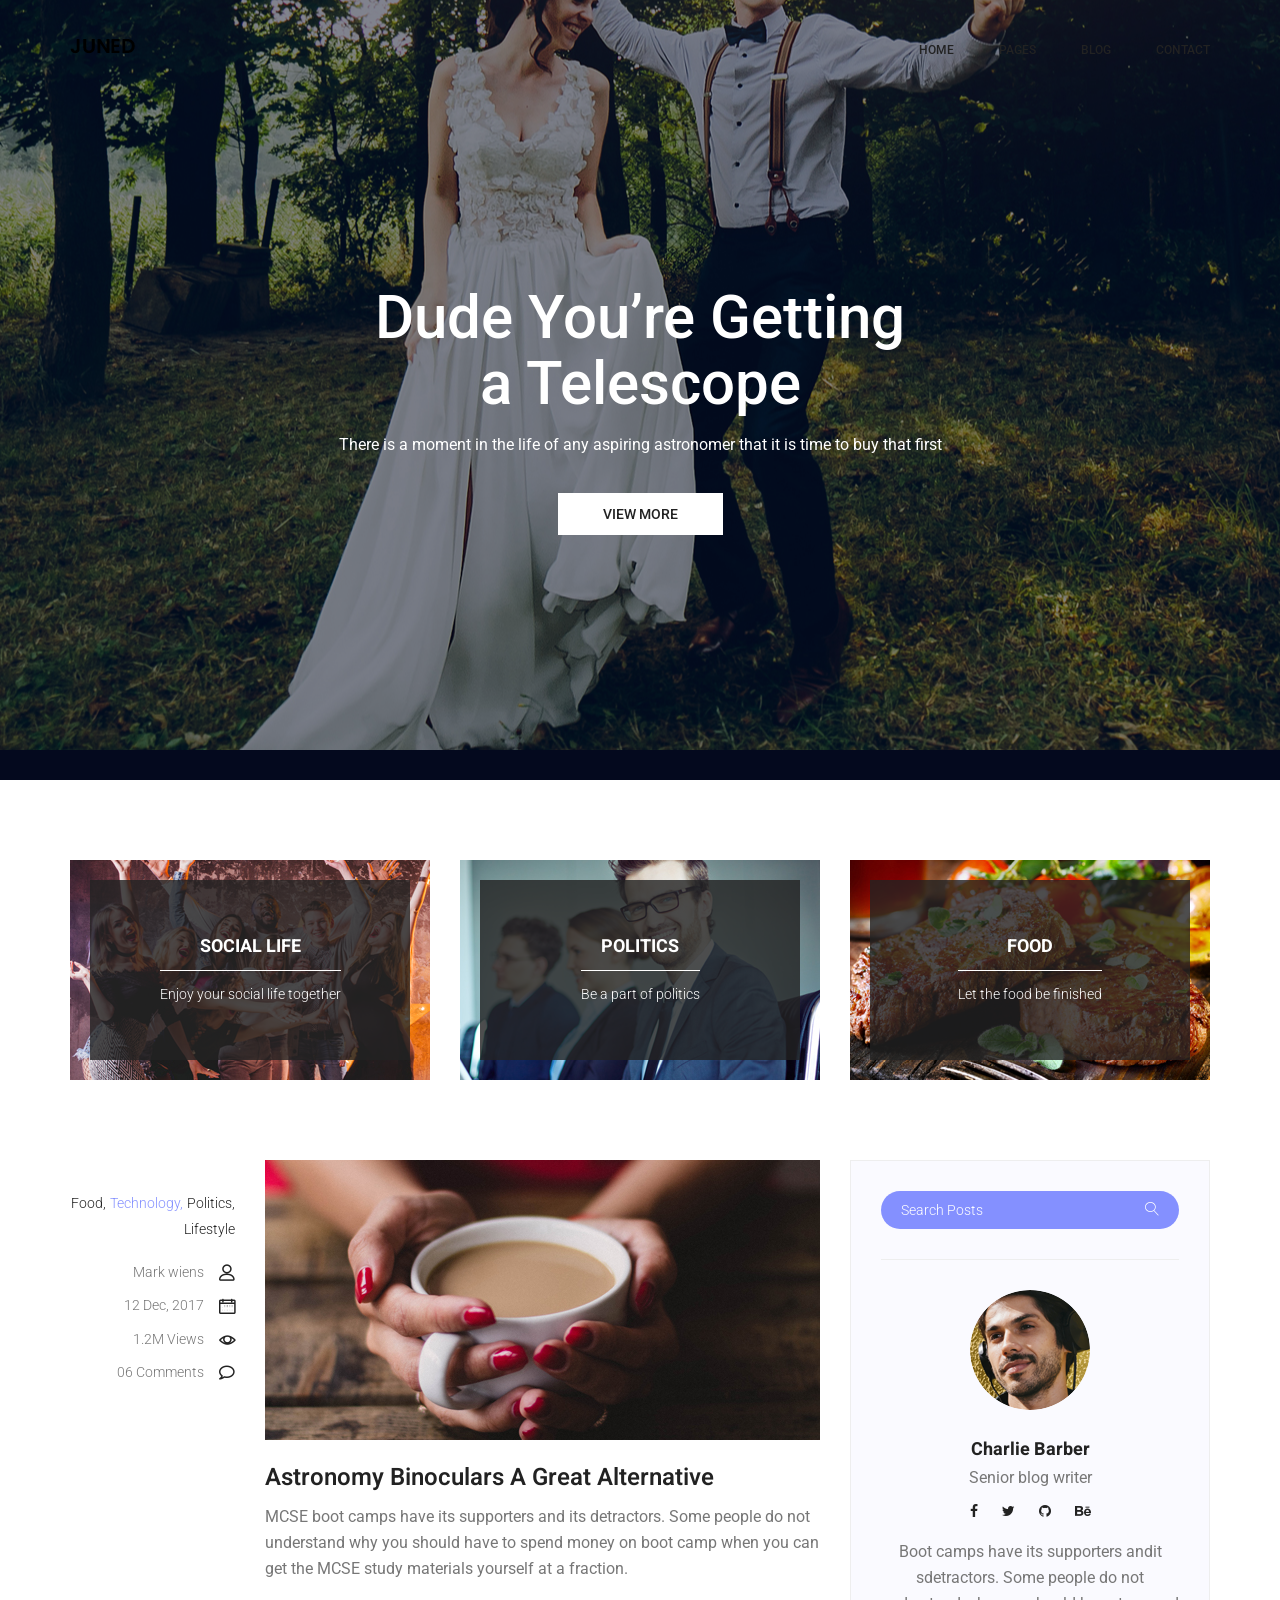
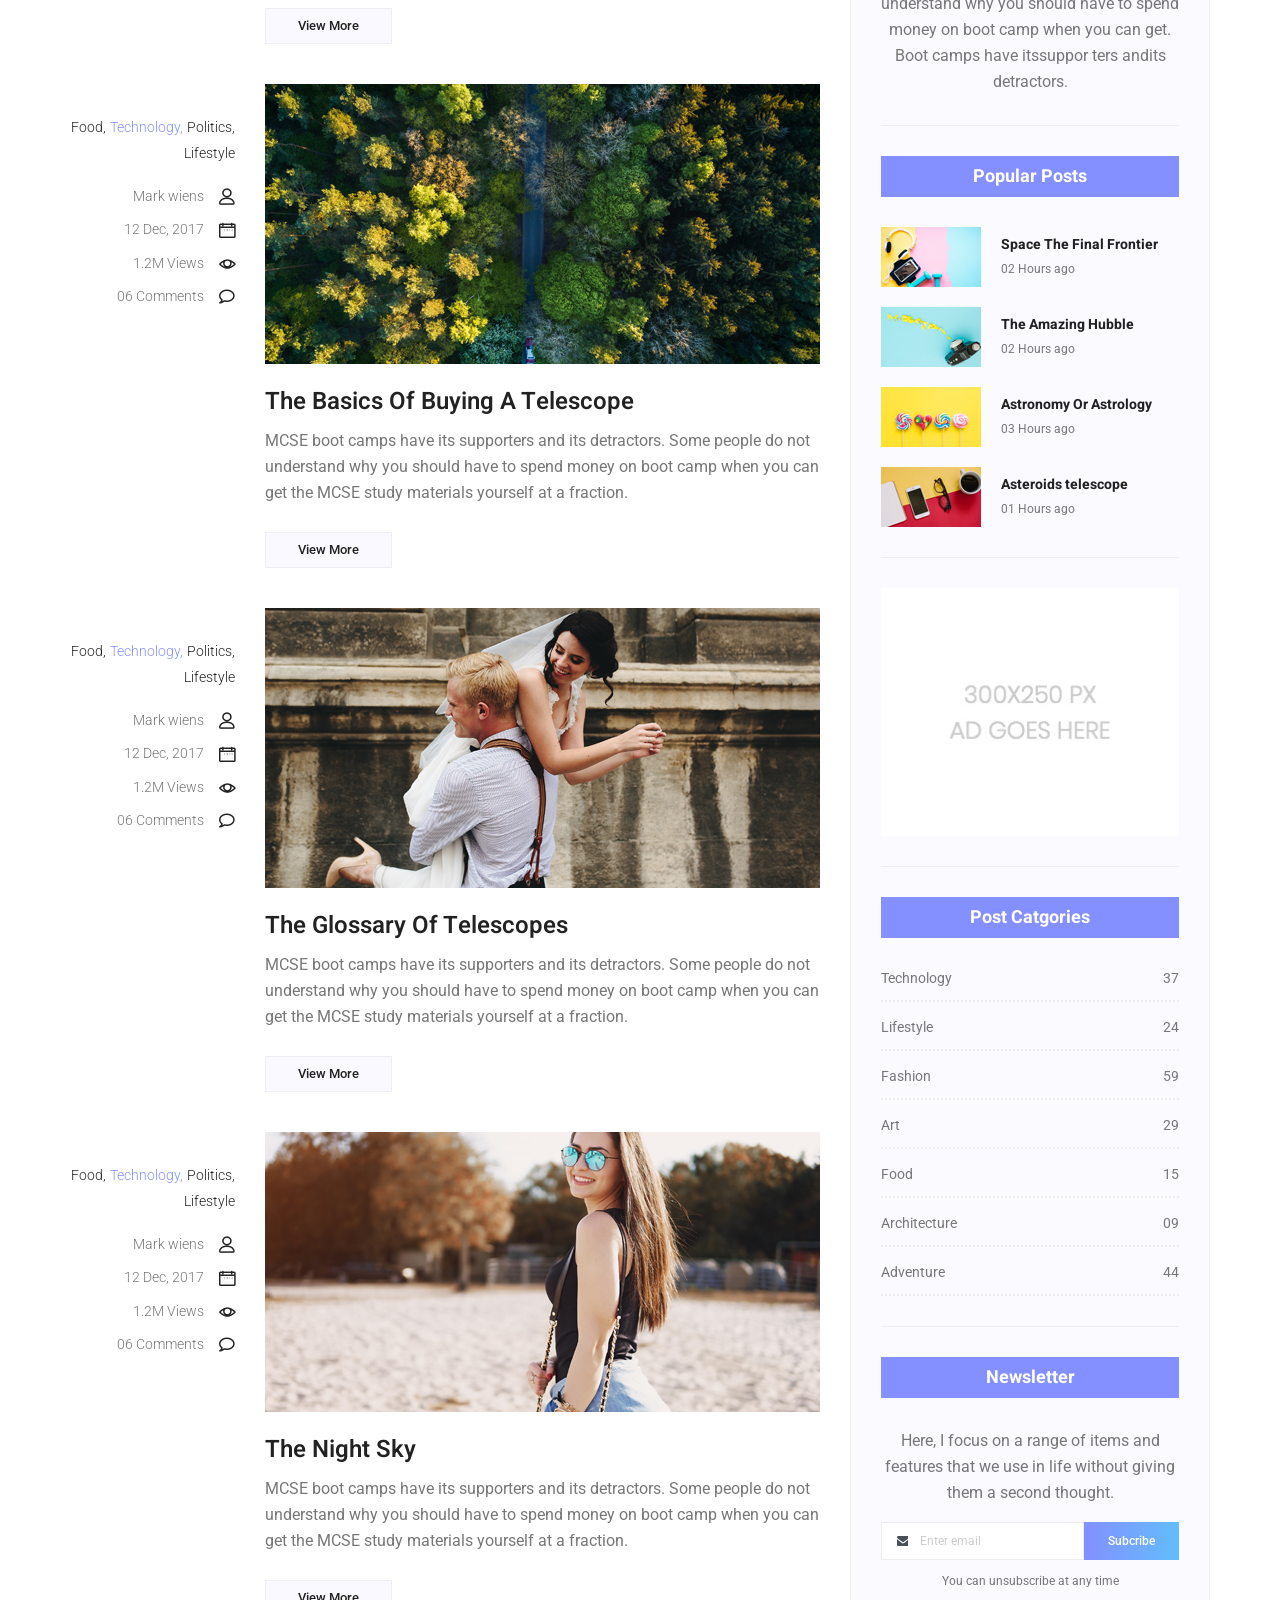
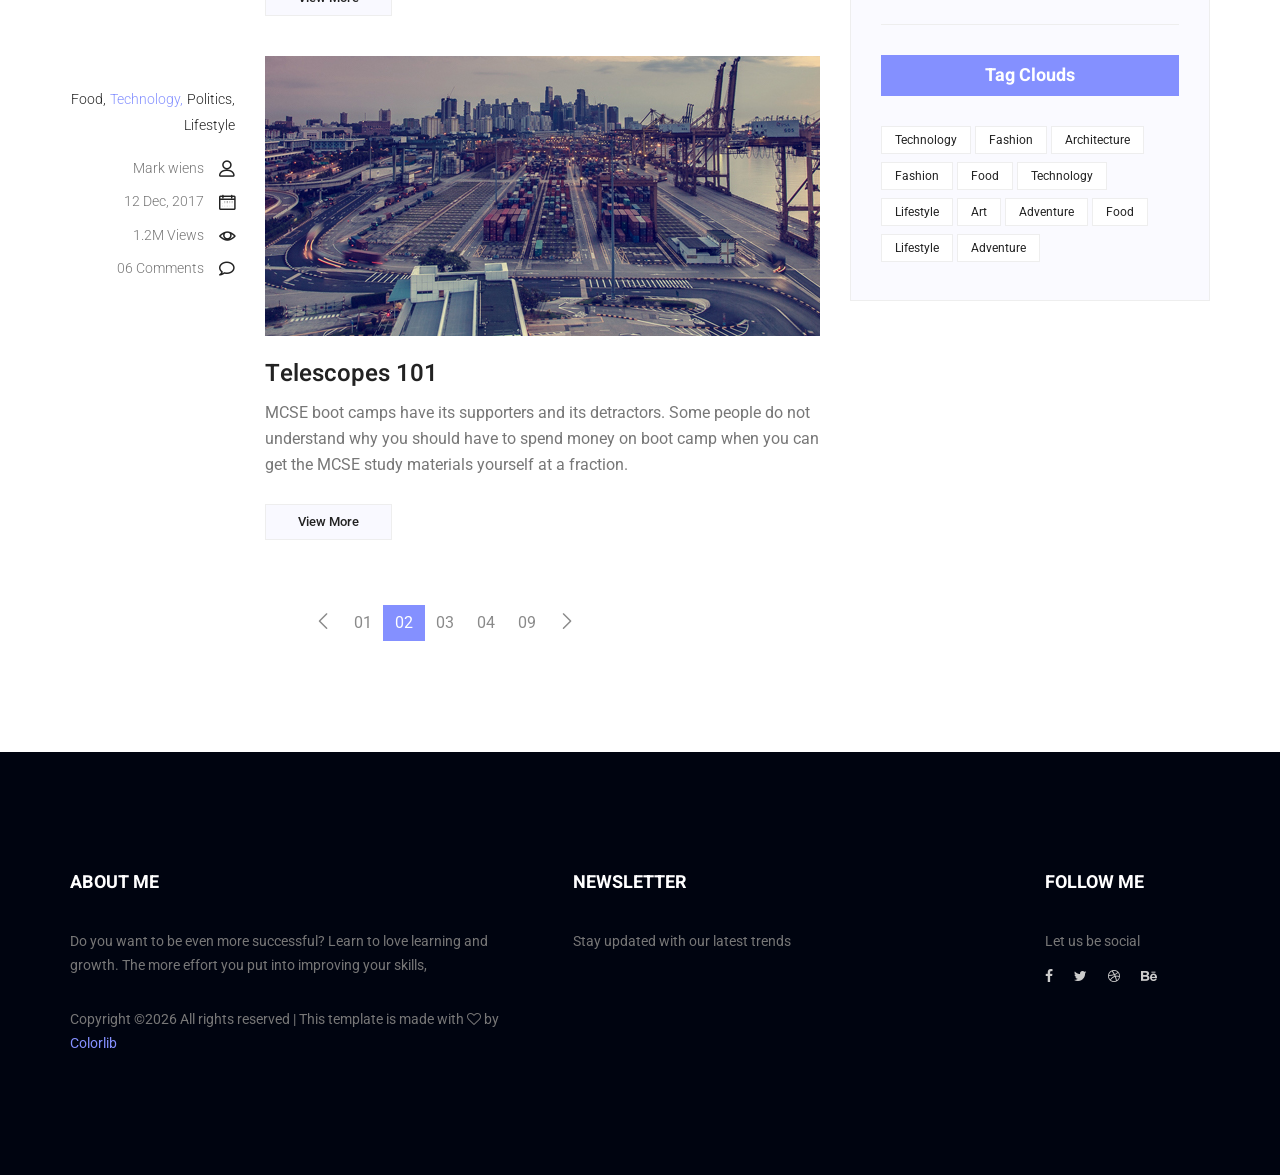
==== commit d255c1cc: "edit edit tipis" ====
--- a/blog.html
+++ b/blog.html
@@ -4,8 +4,8 @@
         <!-- Required meta tags -->
         <meta charset="utf-8">
         <meta name="viewport" content="width=device-width, initial-scale=1, shrink-to-fit=no">
-        <link rel="icon" href="img/favicon.png" type="image/png">
-        <title>Ronin Multi</title>
+        <link rel="icon" href="img/faviconjuned.png" type="image/png">
+        <title>'Junaedi Akbars website</title>
         <!-- Bootstrap CSS -->
         <link rel="stylesheet" href="css/bootstrap.css">
         <link rel="stylesheet" href="vendors/linericon/style.css">
@@ -14,6 +14,7 @@
         <link rel="stylesheet" href="vendors/lightbox/simpleLightbox.css">
         <link rel="stylesheet" href="vendors/nice-select/css/nice-select.css">
         <link rel="stylesheet" href="vendors/animate-css/animate.css">
+        <link rel="stylesheet" href="vendors/flaticon/flaticon.css">
         <!-- main css -->
         <link rel="stylesheet" href="css/style.css">
         <link rel="stylesheet" href="css/responsive.css">
@@ -21,12 +22,12 @@
     <body>
         
         <!--================Header Menu Area =================-->
-        <header class="header_area white_menu">
+        <header class="header_area">
             <div class="main_menu" id="mainNav">
             	<nav class="navbar navbar-expand-lg navbar-light">
 					<div class="container box_1620">
 						<!-- Brand and toggle get grouped for better mobile display -->
-						<a class="navbar-brand logo_h" href="index.html"><img src="img/logo.png" alt=""><img src="img/logo-2.png" alt=""></a>
+						<a class="navbar-brand logo_h" href="index.html"><img src="img/logojuned.png" alt=""></a>
 						<button class="navbar-toggler" type="button" data-toggle="collapse" data-target="#navbarSupportedContent" aria-controls="navbarSupportedContent" aria-expanded="false" aria-label="Toggle navigation">
 							<span class="icon-bar"></span>
 							<span class="icon-bar"></span>
@@ -36,21 +37,17 @@
 						<div class="collapse navbar-collapse offset" id="navbarSupportedContent">
 							<ul class="nav navbar-nav menu_nav ml-auto">
 								<li class="nav-item active"><a class="nav-link" href="index.html">Home</a></li> 
-								<li class="nav-item"><a class="nav-link" href="about-us.html">About</a></li> 
-								<li class="nav-item"><a class="nav-link" href="services.html">Services</a>
 								<li class="nav-item submenu dropdown">
 									<a href="#" class="nav-link dropdown-toggle" data-toggle="dropdown" role="button" aria-haspopup="true" aria-expanded="false">Pages</a>
 									<ul class="dropdown-menu">
-										<li class="nav-item"><a class="nav-link" href="portfolio.html">Portfolio</a></li>
-										<li class="nav-item"><a class="nav-link" href="portfolio-details.html">Project Details</a></li>
-										<li class="nav-item"><a class="nav-link" href="elements.html">Elements</a></li>
+										<li class="nav-item"><a class="nav-link" href="#">Portfolio</a></li>
 									</ul>
 								</li> 
 								<li class="nav-item submenu dropdown">
 									<a href="#" class="nav-link dropdown-toggle" data-toggle="dropdown" role="button" aria-haspopup="true" aria-expanded="false">Blog</a>
 									<ul class="dropdown-menu">
-										<li class="nav-item"><a class="nav-link" href="blog.html">Blog</a></li>
-										<li class="nav-item"><a class="nav-link" href="single-blog.html">Blog Details</a></li>
+										<li class="nav-item"><a class="nav-link" href="#">Blog</a></li>
+										<li class="nav-item"><a class="nav-link" href="#">Blog Details</a></li>
 									</ul>
 								</li> 
 								<li class="nav-item"><a class="nav-link" href="contact.html">Contact</a></li>
@@ -465,15 +462,6 @@
         						<h3>Newsletter</h3>
         					</div>
         					<p>Stay updated with our latest trends</p>
-        					<div id="mc_embed_signup">
-                                <form target="_blank" action="https://spondonit.us12.list-manage.com/subscribe/post?u=1462626880ade1ac87bd9c93a&amp;id=92a4423d01" method="get" class="subscribe_form relative">
-                                	<div class="input-group d-flex flex-row">
-                                        <input name="EMAIL" placeholder="Enter email address" onfocus="this.placeholder = ''" onblur="this.placeholder = 'Email Address '" required="" type="email">
-                                        <button class="btn sub-btn"><span class="lnr lnr-arrow-right"></span></button>		
-                                    </div>				
-                                    <div class="mt-10 info"></div>
-                                </form>
-                            </div>
         				</aside>
         			</div>
         			<div class="col-lg-2">
